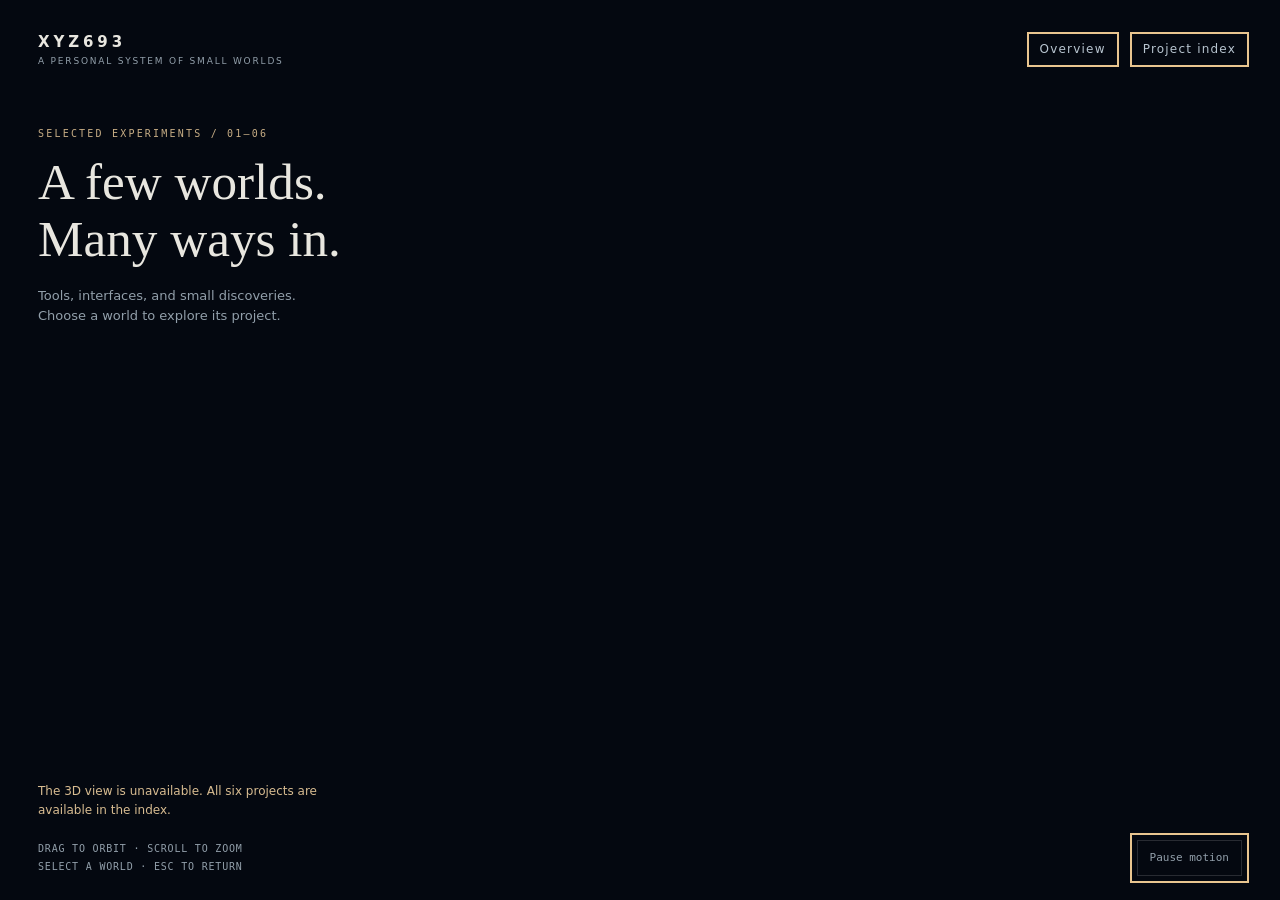
==== index.html @ 9f1cfb33 "Import planetary portfolio navigation" ====
<!doctype html>
<html lang="en"><head><meta charset="utf-8"><meta name="viewport" content="width=device-width,initial-scale=1"><title>XYZ693 · Planetary Portfolio</title>
<style>
:root{color-scheme:dark;--ink:#e8e6df;--muted:#929faa;--line:#ffffff25}*{box-sizing:border-box}body{margin:0;background:#040810;color:var(--ink);font:15px/1.6 system-ui,sans-serif;overflow:hidden}#space{position:fixed;inset:0}canvas{display:block;touch-action:none}button,a{font:inherit}button{color:inherit;cursor:pointer}button,a:focus-visible{outline:2px solid #e9c58f;outline-offset:5px}header{position:fixed;top:30px;left:38px;right:38px;display:flex;align-items:center;justify-content:space-between;z-index:4}a{color:inherit}header a,header button{border:0;background:none;text-decoration:none;color:#b8c5d0;font-size:12px;letter-spacing:.1em}header nav{display:flex;gap:25px}.brand{font-weight:600;letter-spacing:.26em;font-size:15px}.brand small{display:block;font-size:9px;letter-spacing:.2em;color:var(--muted);font-weight:400}.intro{position:fixed;left:38px;top:126px;pointer-events:none;max-width:430px}.eyebrow{font:10px/1.5 ui-monospace,monospace;text-transform:uppercase;letter-spacing:.22em;color:#c7ad85}h1{font-family:Georgia,serif;font-size:clamp(34px,4vw,60px);font-weight:400;line-height:1.12;margin:12px 0 18px}.intro p{color:var(--muted);font-size:13px;max-width:280px}.label{position:fixed;background:transparent;border:0;text-align:left;padding:12px;transform:translate(-50%,0);white-space:nowrap;z-index:2}.label span{display:block;font:9px ui-monospace,monospace;letter-spacing:.18em;color:#8f9fae;text-transform:uppercase}.label strong{font-size:12px;font-weight:400;text-shadow:0 2px 5px #000}.label:hover strong{color:#f1cc92}.label:before{content:'';display:block;width:18px;border-top:1px solid #a8b4c277;margin-bottom:6px}footer{position:fixed;bottom:24px;left:38px;right:38px;display:flex;justify-content:space-between;align-items:end;color:var(--muted);font:10px/1.8 ui-monospace,monospace;letter-spacing:.08em;z-index:4}#motion{background:none;border:1px solid var(--line);padding:7px 12px;font-size:11px}#panel{position:fixed;right:28px;top:110px;bottom:80px;width:360px;padding:30px;background:#09121deF;border:1px solid var(--line);backdrop-filter:blur(14px);overflow:auto;z-index:5;box-shadow:0 25px 80px #0008}#panel[hidden],#directory[hidden]{display:none}#panel h2{font:34px/1.15 Georgia,serif;margin:14px 0 18px}#panel p{font-size:14px;color:#afbac4}#panel .note{font-size:11px;border-top:1px solid var(--line);padding-top:18px;color:#94a4b3}.launch{display:block;padding:13px 16px;margin-top:28px;border:1px solid #c1a476;background:#c1a47616;text-decoration:none;color:#f3d7a9;font-size:13px}.close{float:right;background:none;border:0;font-size:20px;color:#a7b4c0}.preview{height:100px;margin:25px 0 20px;border:1px solid var(--line);display:grid;place-items:center;color:#cfb78f;background:repeating-linear-gradient(0deg,transparent 0 9px,#c7a8790b 10px);font:40px Georgia,serif;letter-spacing:15px}#directory{position:fixed;inset:100px 28px 78px auto;width:420px;background:#09121df5;border:1px solid var(--line);padding:24px;overflow:auto;z-index:6}#directory h2{font:28px Georgia,serif;margin:5px 0 20px}.entry{display:flex;align-items:center;border-top:1px solid var(--line);gap:12px;padding:14px 0}.entry button{flex:1;text-align:left;background:none;border:0}.entry small{display:block;color:var(--muted);font-size:11px}.entry a{font-size:12px}body.selected .intro{opacity:0}#status{position:fixed;bottom:80px;left:38px;font-size:12px;color:#d8bc91;z-index:3;max-width:300px} @media(max-width:680px){header{left:20px;right:20px;top:20px}header nav{gap:15px}.intro{left:20px;top:98px}.intro h1{font-size:36px}.intro p{max-width:220px}.label{padding:8px}.label strong{font-size:10px}.label span{font-size:8px}#panel{left:16px;right:16px;top:auto;bottom:70px;max-height:46vh;width:auto;padding:20px}#panel h2{font-size:26px;margin:8px 0}.preview{display:none}.launch{margin-top:15px}#directory{left:16px;right:16px;width:auto}footer{left:20px;right:20px;bottom:18px}.hint{max-width:190px}}

.page-preview{display:block;margin:20px 0;border:1px solid var(--line);text-decoration:none;background:#060b12;border-radius:5px;overflow:hidden}.preview-viewport{position:relative;aspect-ratio:1100/720;overflow:hidden;pointer-events:none}#pagePreview{position:absolute;left:0;top:0;width:1100px;height:720px;border:0;transform-origin:top left;pointer-events:none;background:#090d15}.preview-caption{display:flex;justify-content:space-between;gap:10px;padding:9px 10px;border-top:1px solid var(--line);color:#98a9ba;font:8px/1.5 ui-monospace,monospace;letter-spacing:.08em}.preview-caption span{color:#ddc199}.page-preview:hover{border-color:#ddc199}#panel{width:390px;padding:25px}#panel h2{font-size:30px;margin:10px 0}#panel p{font-size:13px}.launch{margin-top:18px}@media(max-width:680px){#panel{width:auto;max-height:65vh;padding:18px;top:auto}.page-preview{margin:12px 0}.preview-viewport{max-height:175px}#panel h2{font-size:26px}.preview-caption{font-size:8px}}

.preview-tools{display:flex;align-items:center;gap:8px;flex-wrap:wrap;margin-top:16px;font-size:11px}
.preview-tools button{background:transparent;border:1px solid var(--line);padding:7px 10px;min-height:36px}
.preview-tools button[aria-pressed="true"]{border-color:#ddc199;color:#ddc199}
.preview-tools label{color:var(--muted)}
.preview-tools select{font:inherit;color:var(--ink);background:#09121d;padding:7px;border:1px solid var(--line)}
#previewStatus{font:11px/1.5 system-ui;color:#afbac4;margin:7px 0}
.page-preview{margin-top:10px}
.preview-viewport{height:220px;aspect-ratio:auto;max-height:none!important}
.preview-caption{font-size:9px}
@media(max-width:680px){#panel{max-height:calc(100dvh - 155px)}header nav{gap:10px}.brand{font-size:12px}.brand small{max-width:130px;font-size:8px}header a,header button{font-size:11px}.preview-viewport{height:190px}}

#worldRail{display:none}
@media(max-width:680px){
  .label{display:none!important}
  #worldRail{position:fixed;display:flex;left:12px;right:12px;bottom:60px;z-index:5;gap:5px;padding:6px;overflow-x:auto;overscroll-behavior-x:contain;scroll-snap-type:x proximity;background:#07101beF;border:1px solid var(--line);backdrop-filter:blur(12px);scrollbar-width:none}
  #worldRail::-webkit-scrollbar{display:none}
  #worldRail button{flex:0 0 auto;scroll-snap-align:center;min-width:74px;padding:8px 9px;border:1px solid transparent;background:transparent;text-align:left;color:#899baa}
  #worldRail button span{display:block;font:8px/1.2 ui-monospace,monospace;letter-spacing:.14em;text-transform:uppercase}
  #worldRail button strong{display:block;margin-top:3px;font:11px/1.2 system-ui,sans-serif;font-weight:500;color:#d9dfe2}
  #worldRail button[aria-current="true"]{border-color:#c7ad85;background:#c7ad8514;color:#d6bd96}
  body.directory-open #worldRail{display:none}
  #panel{bottom:116px;max-height:calc(100dvh - 190px)}
  footer .hint{display:none}
}
</style></head><body>
<div id="space" aria-label="Interactive planetary portfolio"></div>
<header><div class="brand">XYZ693<small>A PERSONAL SYSTEM OF SMALL WORLDS</small></div><nav><button id="home">Overview</button><button id="index">Project index</button></nav></header>
<div class="intro"><div class="eyebrow">Selected experiments / 01—06</div><h1>A few worlds.<br>Many ways in.</h1><p>Tools, interfaces, and small discoveries.<br>Choose a world to explore its project.</p></div>
<div id="labels"></div><nav id="worldRail" aria-label="World destinations"></nav><aside id="panel" hidden aria-label="Selected project"><button class="close" id="close" aria-label="Return to overview">×</button><div id="category" class="eyebrow"></div><h2 id="title"></h2><p id="description"></p><div class="preview-tools" role="group" aria-label="Webpage preview controls"><label for="previewSize">View</label><select id="previewSize"><option value="desktop">Desktop</option><option value="phone">Phone</option></select><button id="previewPause" aria-pressed="false">Pause preview</button><button id="previewRetry">Reload</button></div><p id="previewStatus" role="status">Choose a project to preview.</p><a id="previewLink"  class="page-preview" target="_blank" rel="noopener" aria-label="Open project from preview"><div class="preview-viewport"><iframe id="pagePreview" title="Selected webpage preview" sandbox="allow-scripts" tabindex="-1" loading="lazy" referrerpolicy="no-referrer"></iframe></div><span class="preview-caption">WEBPAGE PREVIEW <span>Open full page ↗</span></span></a><p id="note" class="note"></p><a id="launch" class="launch" target="_blank" rel="noopener">Open project ↗</a></aside>
<aside id="directory" hidden aria-label="Project index"><button class="close" id="indexClose" aria-label="Close index">×</button><div class="eyebrow">All destinations</div><h2>The project index</h2><div id="entries"></div><a href="portfolio-index.html" style="font-size:12px">Original portfolio index ↗</a></aside>
<div id="status" role="status"></div><footer><div class="hint">DRAG TO ORBIT · SCROLL TO ZOOM<br>SELECT A WORLD · ESC TO RETURN</div><button id="motion" aria-pressed="false">Pause motion</button></footer>
<script src="preview-controller.js"></script><script src="vendor/three.min.js"></script><script>
const projects=[
{id:'microcosm',world:'Mercury',title:'Microcosm',category:'Design / One-page site foundry',file:'SiteGenerator.html',description:'A local-first foundry for making focused one-page sites. Start from a distinct visual preset, edit against a live desktop or phone canvas, and take the result with you.',note:'Drafts save locally when browser storage is available. Project files and finished sites export as portable files; no framework, account, or internet connection is required.',symbol:'⌘',color:'#bda383',radius:1.05,orbit:10,phase:2.6},
{id:'sprouts',world:'Venus',title:'Singing with Sprouts',category:'Design / Illustrated landing page',file:'SingingWithSprouts.html',description:'A playful landing page built around an embedded SVG symbol sheet, illustrated characters, and a party activity selector.',note:'Portfolio demonstration: contact and booking links are placeholders; embedded video and fonts need internet.',symbol:'❋',color:'#dfb787',radius:1.6,orbit:16,phase:4.4},
{id:'beach',world:'Earth',title:'Beach Walk Planner',category:'Local / Tide, sun & moon',file:'TideClock.html',description:'A coastal instrument for Daytona Beach: tide predictions alongside the changing positions and rhythms of the sun and moon.',note:'Uses NOAA tide predictions and SunCalc. Live data requires an internet connection.',symbol:'≈',color:'#5ba7af',radius:1.8,orbit:23,phase:0.25},
{id:'launch',world:'Mars',title:'T-minus KSC',category:'Local / Launch countdown',file:'TMinusKSC.html',description:'A Cape Canaveral launch countdown with a small Three.js scene, bringing the next departure from the Space Coast into view.',note:'Launch information comes from an external API. Availability and schedules depend on that service.',symbol:'↑',color:'#bd7459',radius:1.4,orbit:30,phase:3.4},
{id:'webtrek',world:'Jupiter',title:'WebTrek',category:'Utility / Network operations',file:'Webtrek.html',description:'A science-fiction network console that combines browser performance, connection information, and configurable endpoint checks.',note:'Network measurements depend on browser permissions and endpoint CORS support. Checks run only on request; the preview sends no endpoint probes.',symbol:'⌁',color:'#cda888',radius:2.8,orbit:39,phase:5.3},
{id:'silver',world:'Saturn',title:'Silver Meteor',category:'Utility / Rail map',file:'Silver.html',description:'An interactive map and station legend for the Silver Meteor route, with links to train status and live tracking resources.',note:'Map tiles and external train-tracking pages require internet. The included page is a route map, not a live booking service.',symbol:'═',color:'#c6bc9e',radius:2.4,orbit:50,phase:1.1}
];
const $=id=>document.getElementById(id), reduced=matchMedia('(prefers-reduced-motion: reduce)').matches;let paused=reduced,selected=null,sceneApi=null,lastFocus=null;
function pauseUI(){$('motion').textContent=paused?'Resume motion':'Pause motion';$('motion').setAttribute('aria-pressed',String(paused))}pauseUI();
function route(hash,replace=false){const url=location.pathname+location.search+hash;(replace?history.replaceState:history.pushState).call(history,{route:hash},'',url)}
function markCurrent(){projects.forEach(p=>p.rail?.setAttribute('aria-current',String(selected===p)))}
function choose(id,focus=true,navigate=true){const p=projects.find(p=>p.id===id);if(!p)return;selected=p;lastFocus=focus?document.activeElement:lastFocus;document.body.classList.add('selected');document.body.classList.remove('directory-open');$('panel').hidden=false;$('directory').hidden=true;for(const [el,key]of [['title','title'],['category','category'],['description','description'],['note','note']])$(el).textContent=p[key];$('launch').href=p.file;$('previewLink').href=p.file;$('previewLink').setAttribute('aria-label','Open '+p.title+' from preview');preview.show(p);markCurrent();p.rail?.scrollIntoView({behavior:reduced?'auto':'smooth',block:'nearest',inline:'center'});if(navigate)route('#project/'+p.id);if(focus)$('launch').focus({preventScroll:true})}
function overview(focus=true,navigate=true){selected=null;preview.clear();document.body.classList.remove('selected','directory-open');$('panel').hidden=true;$('directory').hidden=true;markCurrent();if(navigate)route('#overview');if(focus&&lastFocus?.isConnected)lastFocus.focus({preventScroll:true})}
function showDirectory(focus=true,navigate=true){document.body.classList.add('directory-open');$('directory').hidden=false;preview.cover(true);if(navigate)route('#index');if(focus)$('indexClose').focus({preventScroll:true})}
function closeDirectory(focus=true,navigate=true){document.body.classList.remove('directory-open');$('directory').hidden=true;preview.cover(false);if(navigate)route(selected?'#project/'+selected.id:'#overview');if(focus)$('index').focus({preventScroll:true})}
function applyRoute(focus=false){const hash=location.hash,legacy=hash.slice(1),id=hash.startsWith('#project/')?hash.slice(9):legacy;if(projects.some(p=>p.id===id)){choose(id,focus,false);return}if(hash==='#index'){showDirectory(focus,false);return}overview(focus,false)}
$('home').onclick=()=>overview();$('close').onclick=()=>overview();$('index').onclick=()=>showDirectory();$('indexClose').onclick=()=>closeDirectory();$('motion').onclick=()=>{paused=!paused;pauseUI()};document.addEventListener('keydown',e=>{if(e.key==='Escape'){$('directory').hidden?overview():closeDirectory()}});addEventListener('popstate',()=>applyRoute(false));
projects.forEach(p=>{const b=document.createElement('button');b.className='label';b.innerHTML='<span>'+p.world+'</span><strong>'+p.title+'</strong>';b.setAttribute('aria-label',p.world+': '+p.title);b.onclick=()=>choose(p.id);$('labels').append(b);p.label=b;const rail=document.createElement('button');rail.innerHTML='<span>'+p.world+'</span><strong>'+p.title+'</strong>';rail.setAttribute('aria-label','Open '+p.world+': '+p.title);rail.setAttribute('aria-current','false');rail.onclick=()=>choose(p.id);$('worldRail').append(rail);p.rail=rail;const row=document.createElement('div');row.className='entry';const btn=document.createElement('button');btn.innerHTML=p.title+'<small>'+p.world+' · '+p.category+'</small>';btn.onclick=()=>choose(p.id);const a=document.createElement('a');a.href=p.file;a.target='_blank';a.rel='noopener';a.textContent='Open ↗';row.append(btn,a);$('entries').append(row)});
function fallback(){ $('status').textContent='The 3D view is unavailable. All six projects are available in the index.';$('directory').hidden=false;$('labels').hidden=true; }
try{if(!window.THREE)throw Error('Three.js unavailable');
const scene=new THREE.Scene(),camera=new THREE.PerspectiveCamera(43,innerWidth/innerHeight,.1,700),renderer=new THREE.WebGLRenderer({antialias:true,alpha:true});renderer.setPixelRatio(Math.min(devicePixelRatio,1.7));renderer.setSize(innerWidth,innerHeight);renderer.outputColorSpace=THREE.SRGBColorSpace;$('space').append(renderer.domElement);renderer.domElement.addEventListener('webglcontextlost',e=>{e.preventDefault();fallback()});
scene.add(new THREE.AmbientLight(0x94adc6,1.25));scene.add(new THREE.PointLight(0xffdcc0,100,200,1));
function rand(seed){return()=>{seed=(seed*1664525+1013904223)>>>0;return seed/4294967296}}const random=rand(693);
function texture(p,i){const c=document.createElement('canvas');c.width=512;c.height=256;const ctx=c.getContext('2d');ctx.fillStyle=p.color;ctx.fillRect(0,0,512,256);for(let j=0;j<7000;j++){let y=random()*256,x=random()*512;ctx.fillStyle=(j%2?'rgba(255,240,220,':'rgba(12,25,33,')+(random()*.2)+')';ctx.beginPath();ctx.ellipse(x,y,1+random()*(i>3?40:12),1+random()*5,0,0,Math.PI*2);ctx.fill()}if(i===2){ctx.fillStyle='#577f60';for(let j=0;j<55;j++){ctx.beginPath();ctx.ellipse(random()*512,random()*256,random()*30+6,random()*15+4,random()*3,0,7);ctx.fill()}}const t=new THREE.CanvasTexture(c);t.colorSpace=THREE.SRGBColorSpace;return t}
const sun=new THREE.Mesh(new THREE.IcosahedronGeometry(3.1,2),new THREE.MeshBasicMaterial({color:0xd5ad74,wireframe:true,transparent:true,opacity:.6}));scene.add(sun);
for(let j=0;j<2;j++){const ring=new THREE.Mesh(new THREE.TorusGeometry(4.1+j*.7,.025,6,120),new THREE.MeshBasicMaterial({color:0xc2a474,transparent:true,opacity:.35}));ring.rotation.x=j?Math.PI/2:.8;sun.add(ring)}
const starPos=[];for(let i=0;i<1800;i++){const r=100+random()*190,a=random()*Math.PI*2,z=random()*2-1;starPos.push(r*Math.sqrt(1-z*z)*Math.cos(a),r*z,r*Math.sqrt(1-z*z)*Math.sin(a))}const sg=new THREE.BufferGeometry();sg.setAttribute('position',new THREE.Float32BufferAttribute(starPos,3));scene.add(new THREE.Points(sg,new THREE.PointsMaterial({size:.18,color:0x99aabe,transparent:true,opacity:.7})));
projects.forEach((p,i)=>{const mesh=new THREE.Mesh(new THREE.SphereGeometry(p.radius,48,32),new THREE.MeshStandardMaterial({map:texture(p,i),roughness:1}));mesh.userData.id=p.id;p.mesh=mesh;scene.add(mesh);const points=[];for(let k=0;k<=160;k++)points.push(new THREE.Vector3(Math.cos(k/160*Math.PI*2)*p.orbit,0,Math.sin(k/160*Math.PI*2)*p.orbit));scene.add(new THREE.Line(new THREE.BufferGeometry().setFromPoints(points),new THREE.LineBasicMaterial({color:0x668099,transparent:true,opacity:.16})));if(i===5){const rings=new THREE.Mesh(new THREE.RingGeometry(3.15,4.5,100),new THREE.MeshBasicMaterial({color:0xbeaf90,side:THREE.DoubleSide,transparent:true,opacity:.45}));rings.rotation.x=Math.PI/2-.2;mesh.add(rings)}const atmosphere=new THREE.Mesh(new THREE.SphereGeometry(p.radius*1.035,32,24),new THREE.MeshBasicMaterial({color:p.color,transparent:true,opacity:.06,side:THREE.BackSide}));mesh.add(atmosphere)});
let azimuth=.25,elevation=.72,distance=innerWidth<680?160:126,drag=null,moved=false;const target=new THREE.Vector3(),wantTarget=new THREE.Vector3(),wantCamera=new THREE.Vector3(),ray=new THREE.Raycaster(),pointer=new THREE.Vector2(),world=new THREE.Vector3();
renderer.domElement.addEventListener('pointerdown',e=>{drag={x:e.clientX,y:e.clientY,startX:e.clientX,startY:e.clientY};moved=false;renderer.domElement.setPointerCapture(e.pointerId)});renderer.domElement.addEventListener('pointermove',e=>{if(!drag)return;const dx=e.clientX-drag.x,dy=e.clientY-drag.y;if(Math.hypot(e.clientX-drag.startX,e.clientY-drag.startY)>5)moved=true;azimuth-=dx*.006;elevation=Math.max(.16,Math.min(1.4,elevation+dy*.004));drag.x=e.clientX;drag.y=e.clientY});renderer.domElement.addEventListener('pointerup',e=>{if(!moved&&drag){pointer.set(e.clientX/innerWidth*2-1,-e.clientY/innerHeight*2+1);ray.setFromCamera(pointer,camera);const hits=ray.intersectObjects(projects.map(p=>p.mesh),false);if(hits.length)choose(hits[0].object.userData.id)}drag=null});renderer.domElement.addEventListener('pointercancel',()=>drag=null);renderer.domElement.addEventListener('wheel',e=>{e.preventDefault();distance=Math.max(65,Math.min(220,distance+e.deltaY*.07))},{passive:false});
addEventListener('resize',()=>{camera.aspect=innerWidth/innerHeight;camera.updateProjectionMatrix();renderer.setSize(innerWidth,innerHeight)});
let last=performance.now(),ready=false;function animate(now){requestAnimationFrame(animate);const dt=Math.min((now-last)/1000,.05);last=now;projects.forEach((p,i)=>{if(!paused&&!selected)p.phase+=dt*.025/(1+i*.35);p.mesh.position.set(Math.cos(p.phase)*p.orbit,0,Math.sin(p.phase)*p.orbit);if(!paused)p.mesh.rotation.y+=dt*.06});if(!paused)sun.rotation.y+=dt*.035;wantTarget.copy(selected?selected.mesh.position:new THREE.Vector3());const dist=selected?(innerWidth<680?25:19)+selected.radius*3:distance;wantCamera.set(Math.sin(azimuth)*Math.cos(elevation)*dist,Math.sin(elevation)*dist,Math.cos(azimuth)*Math.cos(elevation)*dist).add(wantTarget);const ease=reduced||!ready?1:1-Math.exp(-dt*3);target.lerp(wantTarget,ease);camera.position.lerp(wantCamera,ease);camera.lookAt(target);ready=true;projects.forEach(p=>{world.copy(p.mesh.position);world.y-=p.radius+1;world.project(camera);const visible=world.z>-1&&world.z<1&&Math.abs(world.x)<1.1&&Math.abs(world.y)<1.1&&(!selected||selected===p);p.label.style.display=visible?'block':'none';p.label.style.left=(world.x*.5+.5)*innerWidth+'px';p.label.style.top=(-world.y*.5+.5)*innerHeight+'px'});renderer.render(scene,camera)}requestAnimationFrame(animate);
}catch(e){console.error(e);fallback()}
applyRoute(false);history.replaceState({route:location.hash||'#overview'},'',location.pathname+location.search+(location.hash||'#overview'));
</script></body></html>
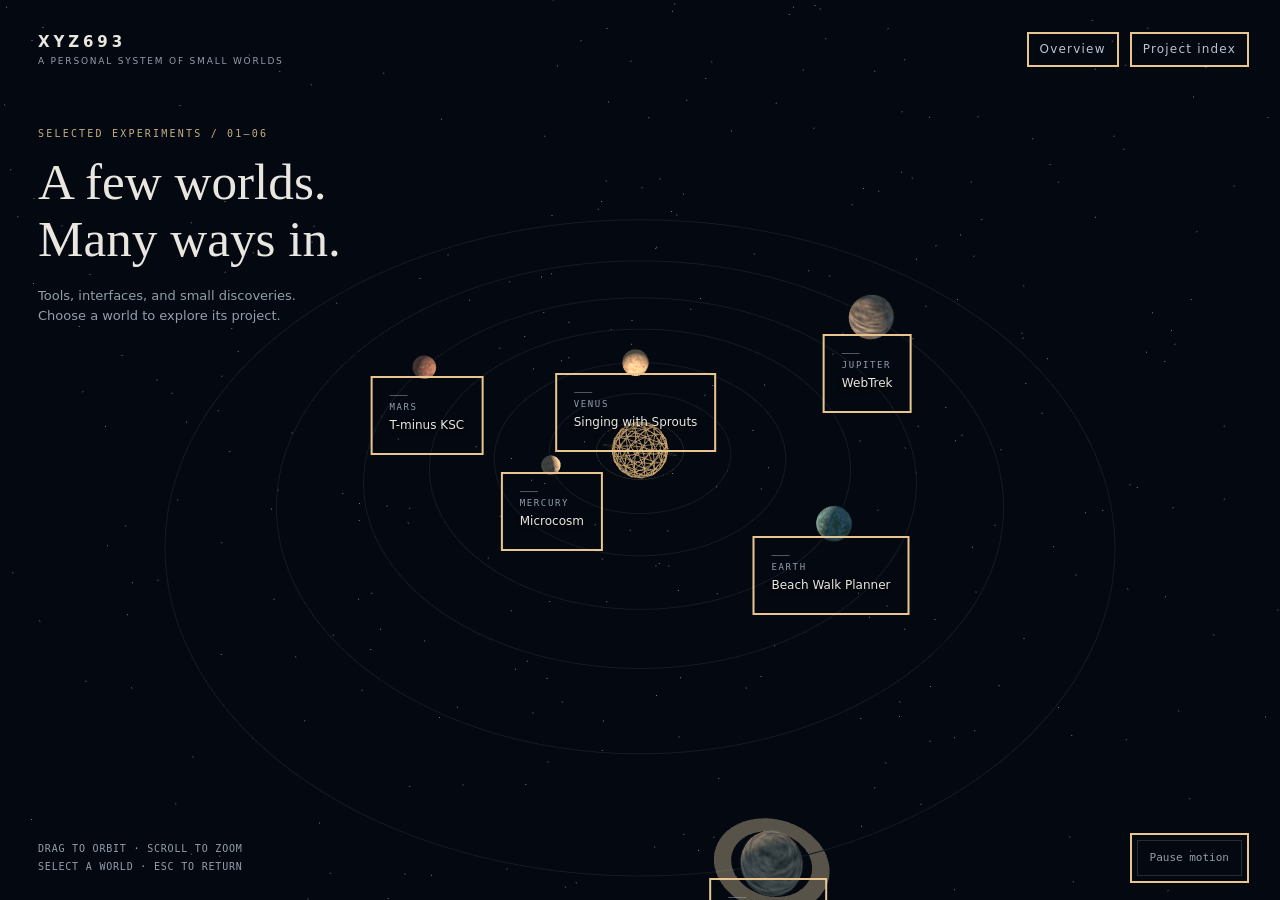
==== commit 18429da1: "Link Singing with Sprouts to its published project page" ====
--- a/index.html
+++ b/index.html
@@ -39,7 +39,7 @@
 <script src="preview-controller.js"></script><script src="vendor/three.min.js"></script><script>
 const projects=[
 {id:'microcosm',world:'Mercury',title:'Microcosm',category:'Design / One-page site foundry',file:'SiteGenerator.html',description:'A local-first foundry for making focused one-page sites. Start from a distinct visual preset, edit against a live desktop or phone canvas, and take the result with you.',note:'Drafts save locally when browser storage is available. Project files and finished sites export as portable files; no framework, account, or internet connection is required.',symbol:'⌘',color:'#bda383',radius:1.05,orbit:10,phase:2.6},
-{id:'sprouts',world:'Venus',title:'Singing with Sprouts',category:'Design / Illustrated landing page',file:'SingingWithSprouts.html',description:'A playful landing page built around an embedded SVG symbol sheet, illustrated characters, and a party activity selector.',note:'Portfolio demonstration: contact and booking links are placeholders; embedded video and fonts need internet.',symbol:'❋',color:'#dfb787',radius:1.6,orbit:16,phase:4.4},
+{id:'sprouts',world:'Venus',title:'Singing with Sprouts',category:'Design / Illustrated landing page',file:'https://xyz693.github.io/SingingwithSprouts/SingingWithSprouts.html',description:'A playful landing page built around an embedded SVG symbol sheet, illustrated characters, and a party activity selector.',note:'Portfolio demonstration: contact and booking links are placeholders; embedded video and fonts need internet.',symbol:'❋',color:'#dfb787',radius:1.6,orbit:16,phase:4.4},
 {id:'beach',world:'Earth',title:'Beach Walk Planner',category:'Local / Tide, sun & moon',file:'TideClock.html',description:'A coastal instrument for Daytona Beach: tide predictions alongside the changing positions and rhythms of the sun and moon.',note:'Uses NOAA tide predictions and SunCalc. Live data requires an internet connection.',symbol:'≈',color:'#5ba7af',radius:1.8,orbit:23,phase:0.25},
 {id:'launch',world:'Mars',title:'T-minus KSC',category:'Local / Launch countdown',file:'TMinusKSC.html',description:'A Cape Canaveral launch countdown with a small Three.js scene, bringing the next departure from the Space Coast into view.',note:'Launch information comes from an external API. Availability and schedules depend on that service.',symbol:'↑',color:'#bd7459',radius:1.4,orbit:30,phase:3.4},
 {id:'webtrek',world:'Jupiter',title:'WebTrek',category:'Utility / Network operations',file:'Webtrek.html',description:'A science-fiction network console that combines browser performance, connection information, and configurable endpoint checks.',note:'Network measurements depend on browser permissions and endpoint CORS support. Checks run only on request; the preview sends no endpoint probes.',symbol:'⌁',color:'#cda888',radius:2.8,orbit:39,phase:5.3},
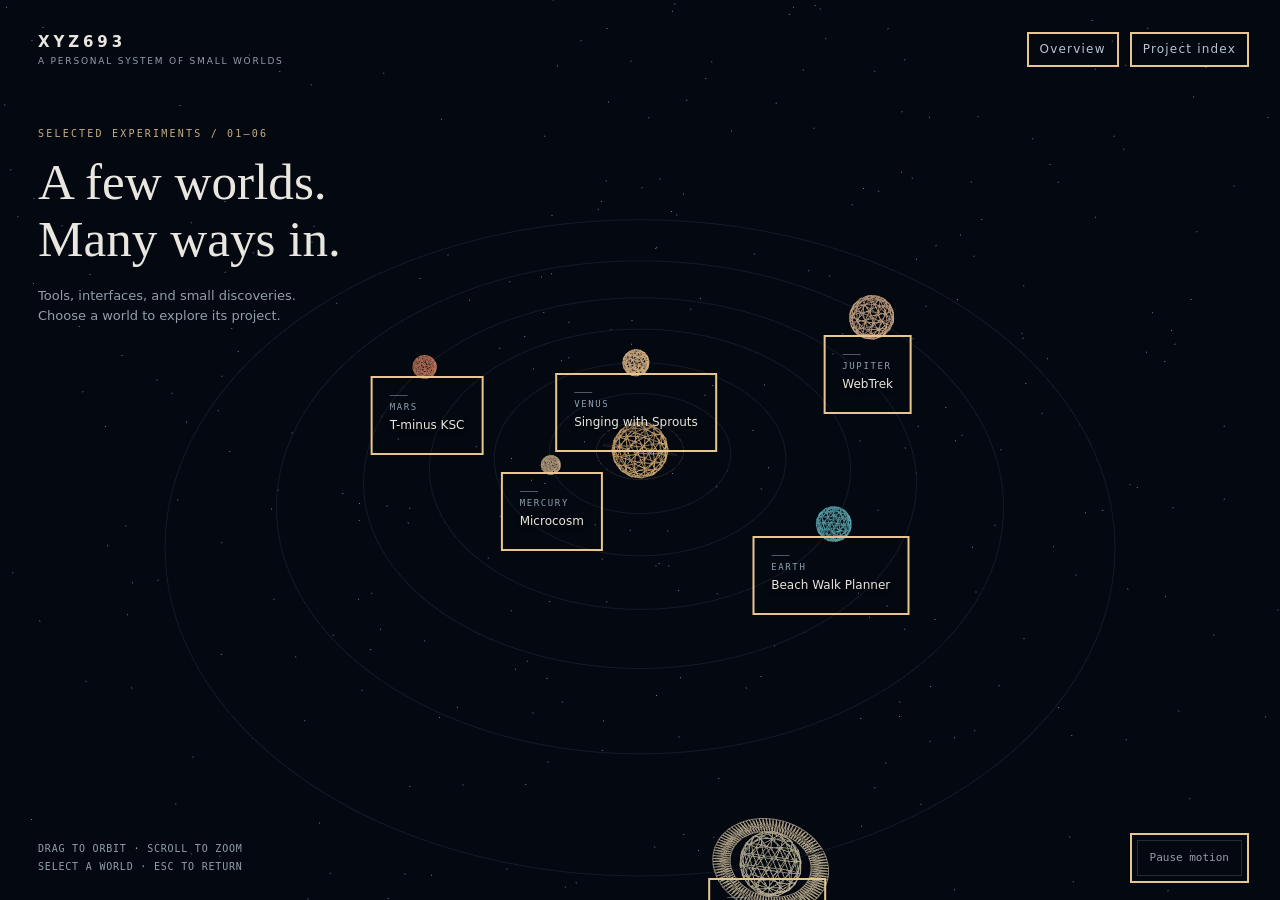
==== commit c5acc038: "Give every planet the sun's triangular wireframe style" ====
--- a/index.html
+++ b/index.html
@@ -61,11 +61,10 @@
 const scene=new THREE.Scene(),camera=new THREE.PerspectiveCamera(43,innerWidth/innerHeight,.1,700),renderer=new THREE.WebGLRenderer({antialias:true,alpha:true});renderer.setPixelRatio(Math.min(devicePixelRatio,1.7));renderer.setSize(innerWidth,innerHeight);renderer.outputColorSpace=THREE.SRGBColorSpace;$('space').append(renderer.domElement);renderer.domElement.addEventListener('webglcontextlost',e=>{e.preventDefault();fallback()});
 scene.add(new THREE.AmbientLight(0x94adc6,1.25));scene.add(new THREE.PointLight(0xffdcc0,100,200,1));
 function rand(seed){return()=>{seed=(seed*1664525+1013904223)>>>0;return seed/4294967296}}const random=rand(693);
-function texture(p,i){const c=document.createElement('canvas');c.width=512;c.height=256;const ctx=c.getContext('2d');ctx.fillStyle=p.color;ctx.fillRect(0,0,512,256);for(let j=0;j<7000;j++){let y=random()*256,x=random()*512;ctx.fillStyle=(j%2?'rgba(255,240,220,':'rgba(12,25,33,')+(random()*.2)+')';ctx.beginPath();ctx.ellipse(x,y,1+random()*(i>3?40:12),1+random()*5,0,0,Math.PI*2);ctx.fill()}if(i===2){ctx.fillStyle='#577f60';for(let j=0;j<55;j++){ctx.beginPath();ctx.ellipse(random()*512,random()*256,random()*30+6,random()*15+4,random()*3,0,7);ctx.fill()}}const t=new THREE.CanvasTexture(c);t.colorSpace=THREE.SRGBColorSpace;return t}
 const sun=new THREE.Mesh(new THREE.IcosahedronGeometry(3.1,2),new THREE.MeshBasicMaterial({color:0xd5ad74,wireframe:true,transparent:true,opacity:.6}));scene.add(sun);
 for(let j=0;j<2;j++){const ring=new THREE.Mesh(new THREE.TorusGeometry(4.1+j*.7,.025,6,120),new THREE.MeshBasicMaterial({color:0xc2a474,transparent:true,opacity:.35}));ring.rotation.x=j?Math.PI/2:.8;sun.add(ring)}
 const starPos=[];for(let i=0;i<1800;i++){const r=100+random()*190,a=random()*Math.PI*2,z=random()*2-1;starPos.push(r*Math.sqrt(1-z*z)*Math.cos(a),r*z,r*Math.sqrt(1-z*z)*Math.sin(a))}const sg=new THREE.BufferGeometry();sg.setAttribute('position',new THREE.Float32BufferAttribute(starPos,3));scene.add(new THREE.Points(sg,new THREE.PointsMaterial({size:.18,color:0x99aabe,transparent:true,opacity:.7})));
-projects.forEach((p,i)=>{const mesh=new THREE.Mesh(new THREE.SphereGeometry(p.radius,48,32),new THREE.MeshStandardMaterial({map:texture(p,i),roughness:1}));mesh.userData.id=p.id;p.mesh=mesh;scene.add(mesh);const points=[];for(let k=0;k<=160;k++)points.push(new THREE.Vector3(Math.cos(k/160*Math.PI*2)*p.orbit,0,Math.sin(k/160*Math.PI*2)*p.orbit));scene.add(new THREE.Line(new THREE.BufferGeometry().setFromPoints(points),new THREE.LineBasicMaterial({color:0x668099,transparent:true,opacity:.16})));if(i===5){const rings=new THREE.Mesh(new THREE.RingGeometry(3.15,4.5,100),new THREE.MeshBasicMaterial({color:0xbeaf90,side:THREE.DoubleSide,transparent:true,opacity:.45}));rings.rotation.x=Math.PI/2-.2;mesh.add(rings)}const atmosphere=new THREE.Mesh(new THREE.SphereGeometry(p.radius*1.035,32,24),new THREE.MeshBasicMaterial({color:p.color,transparent:true,opacity:.06,side:THREE.BackSide}));mesh.add(atmosphere)});
+projects.forEach((p,i)=>{const mesh=new THREE.Mesh(new THREE.IcosahedronGeometry(p.radius,2),new THREE.MeshBasicMaterial({color:p.color,wireframe:true,transparent:true,opacity:.6}));mesh.userData.id=p.id;p.mesh=mesh;scene.add(mesh);const points=[];for(let k=0;k<=160;k++)points.push(new THREE.Vector3(Math.cos(k/160*Math.PI*2)*p.orbit,0,Math.sin(k/160*Math.PI*2)*p.orbit));scene.add(new THREE.Line(new THREE.BufferGeometry().setFromPoints(points),new THREE.LineBasicMaterial({color:0x668099,transparent:true,opacity:.16})));if(i===5){const rings=new THREE.Mesh(new THREE.RingGeometry(3.15,4.5,100),new THREE.MeshBasicMaterial({color:0xbeaf90,wireframe:true,side:THREE.DoubleSide,transparent:true,opacity:.45}));rings.rotation.x=Math.PI/2-.2;mesh.add(rings)}});
 let azimuth=.25,elevation=.72,distance=innerWidth<680?160:126,drag=null,moved=false;const target=new THREE.Vector3(),wantTarget=new THREE.Vector3(),wantCamera=new THREE.Vector3(),ray=new THREE.Raycaster(),pointer=new THREE.Vector2(),world=new THREE.Vector3();
 renderer.domElement.addEventListener('pointerdown',e=>{drag={x:e.clientX,y:e.clientY,startX:e.clientX,startY:e.clientY};moved=false;renderer.domElement.setPointerCapture(e.pointerId)});renderer.domElement.addEventListener('pointermove',e=>{if(!drag)return;const dx=e.clientX-drag.x,dy=e.clientY-drag.y;if(Math.hypot(e.clientX-drag.startX,e.clientY-drag.startY)>5)moved=true;azimuth-=dx*.006;elevation=Math.max(.16,Math.min(1.4,elevation+dy*.004));drag.x=e.clientX;drag.y=e.clientY});renderer.domElement.addEventListener('pointerup',e=>{if(!moved&&drag){pointer.set(e.clientX/innerWidth*2-1,-e.clientY/innerHeight*2+1);ray.setFromCamera(pointer,camera);const hits=ray.intersectObjects(projects.map(p=>p.mesh),false);if(hits.length)choose(hits[0].object.userData.id)}drag=null});renderer.domElement.addEventListener('pointercancel',()=>drag=null);renderer.domElement.addEventListener('wheel',e=>{e.preventDefault();distance=Math.max(65,Math.min(220,distance+e.deltaY*.07))},{passive:false});
 addEventListener('resize',()=>{camera.aspect=innerWidth/innerHeight;camera.updateProjectionMatrix();renderer.setSize(innerWidth,innerHeight)});
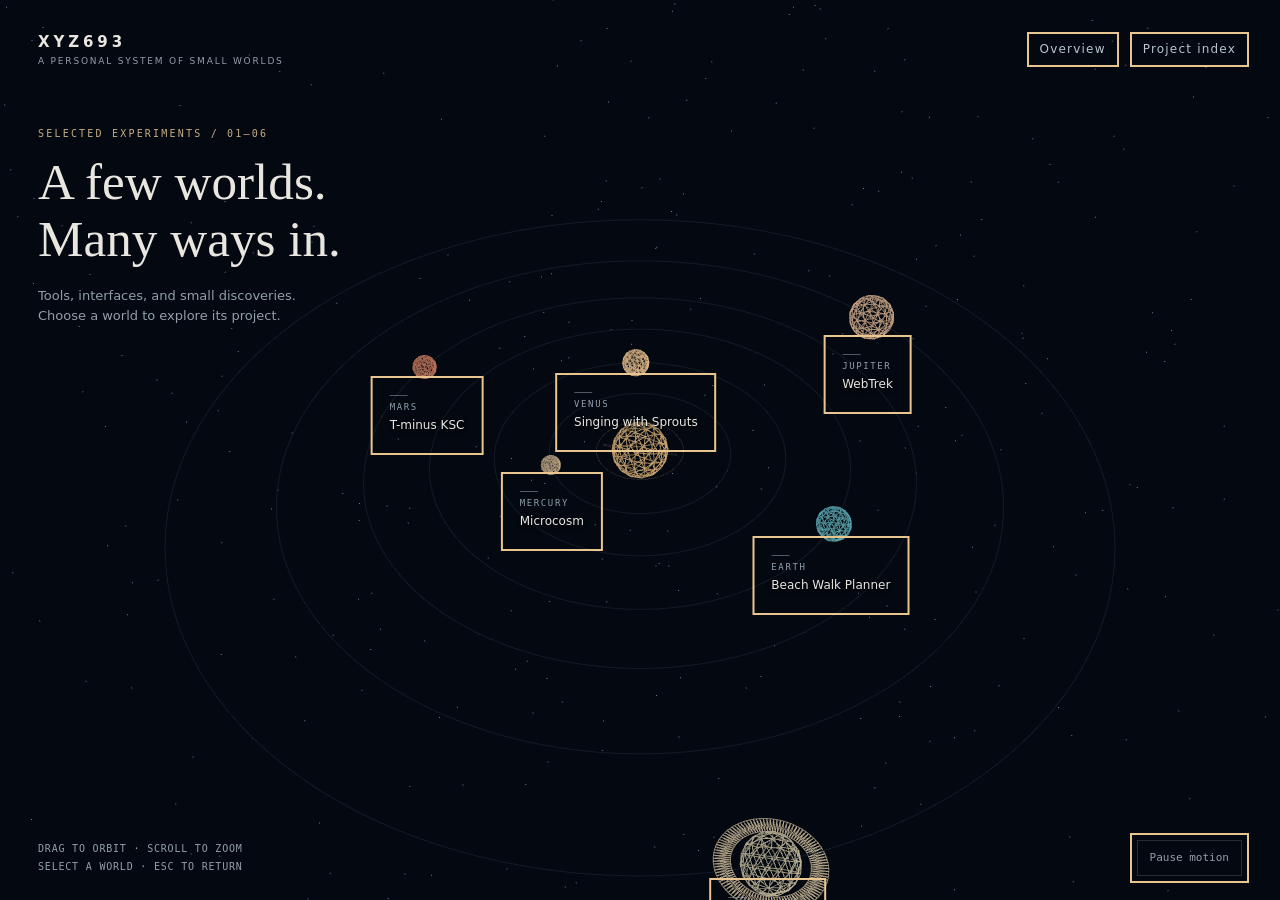
==== commit ce6e5062: "Point launch countdown to its independent repository Pages URL" ====
--- a/index.html
+++ b/index.html
@@ -41,7 +41,7 @@
 {id:'microcosm',world:'Mercury',title:'Microcosm',category:'Design / One-page site foundry',file:'SiteGenerator.html',description:'A local-first foundry for making focused one-page sites. Start from a distinct visual preset, edit against a live desktop or phone canvas, and take the result with you.',note:'Drafts save locally when browser storage is available. Project files and finished sites export as portable files; no framework, account, or internet connection is required.',symbol:'⌘',color:'#bda383',radius:1.05,orbit:10,phase:2.6},
 {id:'sprouts',world:'Venus',title:'Singing with Sprouts',category:'Design / Illustrated landing page',file:'https://xyz693.github.io/SingingwithSprouts/SingingWithSprouts.html',description:'A playful landing page built around an embedded SVG symbol sheet, illustrated characters, and a party activity selector.',note:'Portfolio demonstration: contact and booking links are placeholders; embedded video and fonts need internet.',symbol:'❋',color:'#dfb787',radius:1.6,orbit:16,phase:4.4},
 {id:'beach',world:'Earth',title:'Beach Walk Planner',category:'Local / Tide, sun & moon',file:'TideClock.html',description:'A coastal instrument for Daytona Beach: tide predictions alongside the changing positions and rhythms of the sun and moon.',note:'Uses NOAA tide predictions and SunCalc. Live data requires an internet connection.',symbol:'≈',color:'#5ba7af',radius:1.8,orbit:23,phase:0.25},
-{id:'launch',world:'Mars',title:'T-minus KSC',category:'Local / Launch countdown',file:'TMinusKSC.html',description:'A Cape Canaveral launch countdown with a small Three.js scene, bringing the next departure from the Space Coast into view.',note:'Launch information comes from an external API. Availability and schedules depend on that service.',symbol:'↑',color:'#bd7459',radius:1.4,orbit:30,phase:3.4},
+{id:'launch',world:'Mars',title:'T-minus KSC',category:'Local / Launch countdown',file:'https://xyz693.github.io/LaunchCountdown/TMinusCountdownClockCapeCanaveral4.html',description:'A Cape Canaveral launch countdown with a small Three.js scene, bringing the next departure from the Space Coast into view.',note:'Launch information comes from an external API. Availability and schedules depend on that service.',symbol:'↑',color:'#bd7459',radius:1.4,orbit:30,phase:3.4},
 {id:'webtrek',world:'Jupiter',title:'WebTrek',category:'Utility / Network operations',file:'Webtrek.html',description:'A science-fiction network console that combines browser performance, connection information, and configurable endpoint checks.',note:'Network measurements depend on browser permissions and endpoint CORS support. Checks run only on request; the preview sends no endpoint probes.',symbol:'⌁',color:'#cda888',radius:2.8,orbit:39,phase:5.3},
 {id:'silver',world:'Saturn',title:'Silver Meteor',category:'Utility / Rail map',file:'Silver.html',description:'An interactive map and station legend for the Silver Meteor route, with links to train status and live tracking resources.',note:'Map tiles and external train-tracking pages require internet. The included page is a route map, not a live booking service.',symbol:'═',color:'#c6bc9e',radius:2.4,orbit:50,phase:1.1}
 ];
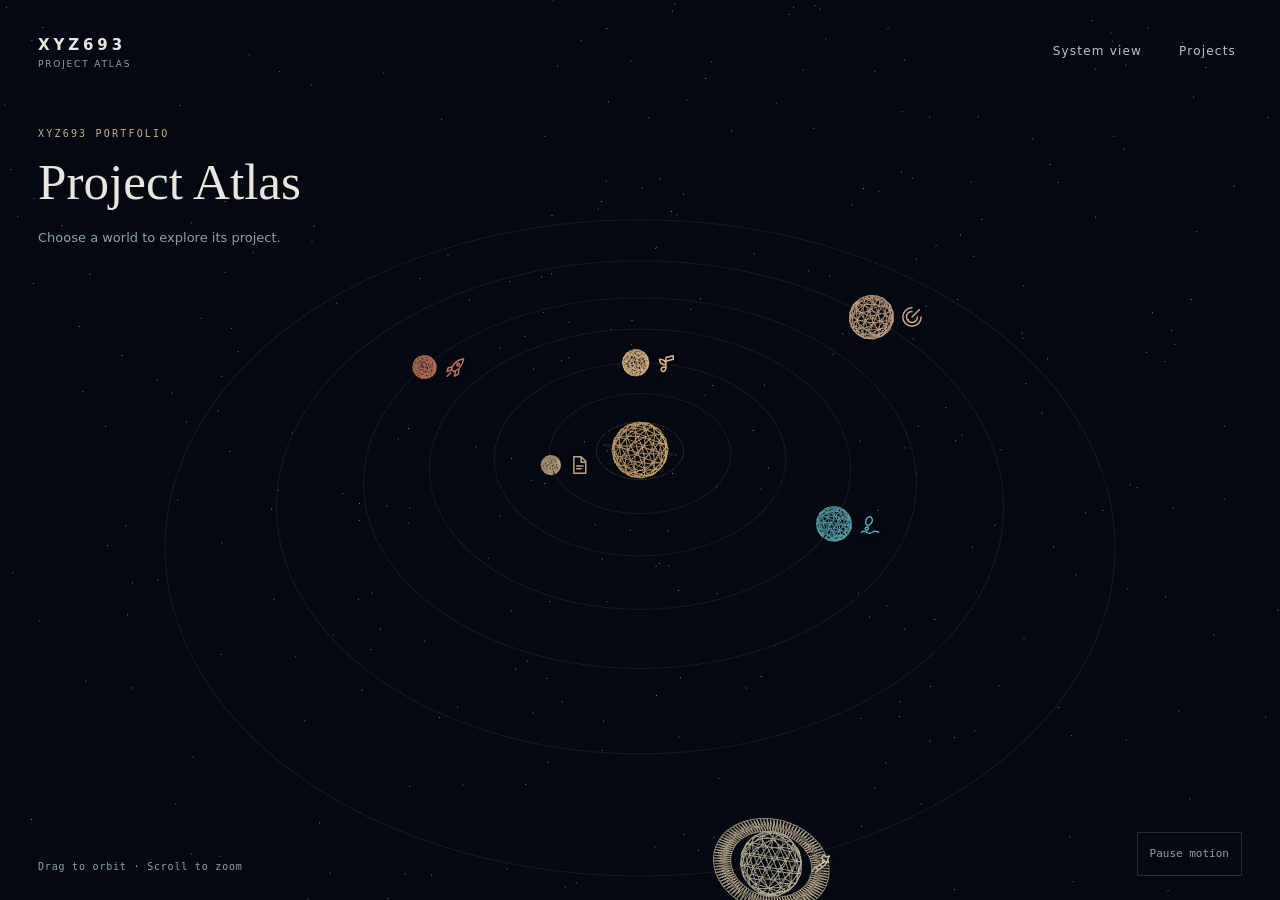
==== commit bd240dbe: "Give Project Atlas six mission marks and a mobile project sheet" ====
--- a/index.html
+++ b/index.html
@@ -1,7 +1,7 @@
 <!doctype html>
-<html lang="en"><head><meta charset="utf-8"><meta name="viewport" content="width=device-width,initial-scale=1"><title>XYZ693 · Planetary Portfolio</title>
+<html lang="en"><head><meta charset="utf-8"><meta name="viewport" content="width=device-width,initial-scale=1"><title>XYZ693 · Project Atlas</title>
 <style>
-:root{color-scheme:dark;--ink:#e8e6df;--muted:#929faa;--line:#ffffff25}*{box-sizing:border-box}body{margin:0;background:#040810;color:var(--ink);font:15px/1.6 system-ui,sans-serif;overflow:hidden}#space{position:fixed;inset:0}canvas{display:block;touch-action:none}button,a{font:inherit}button{color:inherit;cursor:pointer}button,a:focus-visible{outline:2px solid #e9c58f;outline-offset:5px}header{position:fixed;top:30px;left:38px;right:38px;display:flex;align-items:center;justify-content:space-between;z-index:4}a{color:inherit}header a,header button{border:0;background:none;text-decoration:none;color:#b8c5d0;font-size:12px;letter-spacing:.1em}header nav{display:flex;gap:25px}.brand{font-weight:600;letter-spacing:.26em;font-size:15px}.brand small{display:block;font-size:9px;letter-spacing:.2em;color:var(--muted);font-weight:400}.intro{position:fixed;left:38px;top:126px;pointer-events:none;max-width:430px}.eyebrow{font:10px/1.5 ui-monospace,monospace;text-transform:uppercase;letter-spacing:.22em;color:#c7ad85}h1{font-family:Georgia,serif;font-size:clamp(34px,4vw,60px);font-weight:400;line-height:1.12;margin:12px 0 18px}.intro p{color:var(--muted);font-size:13px;max-width:280px}.label{position:fixed;background:transparent;border:0;text-align:left;padding:12px;transform:translate(-50%,0);white-space:nowrap;z-index:2}.label span{display:block;font:9px ui-monospace,monospace;letter-spacing:.18em;color:#8f9fae;text-transform:uppercase}.label strong{font-size:12px;font-weight:400;text-shadow:0 2px 5px #000}.label:hover strong{color:#f1cc92}.label:before{content:'';display:block;width:18px;border-top:1px solid #a8b4c277;margin-bottom:6px}footer{position:fixed;bottom:24px;left:38px;right:38px;display:flex;justify-content:space-between;align-items:end;color:var(--muted);font:10px/1.8 ui-monospace,monospace;letter-spacing:.08em;z-index:4}#motion{background:none;border:1px solid var(--line);padding:7px 12px;font-size:11px}#panel{position:fixed;right:28px;top:110px;bottom:80px;width:360px;padding:30px;background:#09121deF;border:1px solid var(--line);backdrop-filter:blur(14px);overflow:auto;z-index:5;box-shadow:0 25px 80px #0008}#panel[hidden],#directory[hidden]{display:none}#panel h2{font:34px/1.15 Georgia,serif;margin:14px 0 18px}#panel p{font-size:14px;color:#afbac4}#panel .note{font-size:11px;border-top:1px solid var(--line);padding-top:18px;color:#94a4b3}.launch{display:block;padding:13px 16px;margin-top:28px;border:1px solid #c1a476;background:#c1a47616;text-decoration:none;color:#f3d7a9;font-size:13px}.close{float:right;background:none;border:0;font-size:20px;color:#a7b4c0}.preview{height:100px;margin:25px 0 20px;border:1px solid var(--line);display:grid;place-items:center;color:#cfb78f;background:repeating-linear-gradient(0deg,transparent 0 9px,#c7a8790b 10px);font:40px Georgia,serif;letter-spacing:15px}#directory{position:fixed;inset:100px 28px 78px auto;width:420px;background:#09121df5;border:1px solid var(--line);padding:24px;overflow:auto;z-index:6}#directory h2{font:28px Georgia,serif;margin:5px 0 20px}.entry{display:flex;align-items:center;border-top:1px solid var(--line);gap:12px;padding:14px 0}.entry button{flex:1;text-align:left;background:none;border:0}.entry small{display:block;color:var(--muted);font-size:11px}.entry a{font-size:12px}body.selected .intro{opacity:0}#status{position:fixed;bottom:80px;left:38px;font-size:12px;color:#d8bc91;z-index:3;max-width:300px} @media(max-width:680px){header{left:20px;right:20px;top:20px}header nav{gap:15px}.intro{left:20px;top:98px}.intro h1{font-size:36px}.intro p{max-width:220px}.label{padding:8px}.label strong{font-size:10px}.label span{font-size:8px}#panel{left:16px;right:16px;top:auto;bottom:70px;max-height:46vh;width:auto;padding:20px}#panel h2{font-size:26px;margin:8px 0}.preview{display:none}.launch{margin-top:15px}#directory{left:16px;right:16px;width:auto}footer{left:20px;right:20px;bottom:18px}.hint{max-width:190px}}
+:root{color-scheme:dark;--ink:#e8e6df;--muted:#929faa;--line:#ffffff25}*{box-sizing:border-box}body{margin:0;background:#040810;color:var(--ink);font:15px/1.6 system-ui,sans-serif;overflow:hidden}#space{position:fixed;inset:0}canvas{display:block;touch-action:none}button,a{font:inherit}button{color:inherit;cursor:pointer}button:focus-visible,a:focus-visible{outline:2px solid #e9c58f;outline-offset:5px}header{position:fixed;top:30px;left:38px;right:38px;display:flex;align-items:center;justify-content:space-between;z-index:4}a{color:inherit}header a,header button{border:0;background:none;text-decoration:none;color:#b8c5d0;font-size:12px;letter-spacing:.1em}header nav{display:flex;gap:25px}.brand{font-weight:600;letter-spacing:.26em;font-size:15px}.brand small{display:block;font-size:9px;letter-spacing:.2em;color:var(--muted);font-weight:400}.intro{position:fixed;left:38px;top:126px;pointer-events:none;max-width:430px}.eyebrow{font:10px/1.5 ui-monospace,monospace;text-transform:uppercase;letter-spacing:.22em;color:#c7ad85}h1{font-family:Georgia,serif;font-size:clamp(34px,4vw,60px);font-weight:400;line-height:1.12;margin:12px 0 18px}.intro p{color:var(--muted);font-size:13px;max-width:280px}footer{position:fixed;bottom:24px;left:38px;right:38px;display:flex;justify-content:space-between;align-items:end;color:var(--muted);font:10px/1.8 ui-monospace,monospace;letter-spacing:.08em;z-index:4}#motion{background:none;border:1px solid var(--line);padding:7px 12px;font-size:11px}#panel{position:fixed;right:28px;top:110px;bottom:80px;width:360px;padding:30px;background:#09121deF;border:1px solid var(--line);backdrop-filter:blur(14px);overflow:auto;z-index:5;box-shadow:0 25px 80px #0008}#panel[hidden],#directory[hidden]{display:none}#panel h2{font:34px/1.15 Georgia,serif;margin:14px 0 18px}#panel p{font-size:14px;color:#afbac4}#panel .note{font-size:11px;border-top:1px solid var(--line);padding-top:18px;color:#94a4b3}.launch{display:block;padding:13px 16px;margin-top:28px;border:1px solid #c1a476;background:#c1a47616;text-decoration:none;color:#f3d7a9;font-size:13px}.close{float:right;background:none;border:0;font-size:20px;color:#a7b4c0}.preview{height:100px;margin:25px 0 20px;border:1px solid var(--line);display:grid;place-items:center;color:#cfb78f;background:repeating-linear-gradient(0deg,transparent 0 9px,#c7a8790b 10px);font:40px Georgia,serif;letter-spacing:15px}#directory{position:fixed;inset:100px 28px 78px auto;width:420px;background:#09121df5;border:1px solid var(--line);padding:24px;overflow:auto;z-index:6}#directory h2{font:28px Georgia,serif;margin:5px 0 20px}.entry{display:flex;align-items:center;border-top:1px solid var(--line);gap:12px;padding:14px 0}.entry button{flex:1;text-align:left;background:none;border:0}.entry small{display:block;color:var(--muted);font-size:11px}.entry a{font-size:12px}body.selected .intro{opacity:0}#status{position:fixed;bottom:80px;left:38px;font-size:12px;color:#d8bc91;z-index:3;max-width:300px} @media(max-width:680px){header{left:20px;right:20px;top:20px}header nav{gap:15px}.intro{left:20px;top:98px}.intro h1{font-size:36px}.intro p{max-width:220px}#panel{left:16px;right:16px;top:auto;bottom:70px;max-height:46vh;width:auto;padding:20px}#panel h2{font-size:26px;margin:8px 0}.preview{display:none}.launch{margin-top:15px}#directory{left:16px;right:16px;width:auto}footer{left:20px;right:20px;bottom:18px}.hint{max-width:190px}}
 
 .page-preview{display:block;margin:20px 0;border:1px solid var(--line);text-decoration:none;background:#060b12;border-radius:5px;overflow:hidden}.preview-viewport{position:relative;aspect-ratio:1100/720;overflow:hidden;pointer-events:none}#pagePreview{position:absolute;left:0;top:0;width:1100px;height:720px;border:0;transform-origin:top left;pointer-events:none;background:#090d15}.preview-caption{display:flex;justify-content:space-between;gap:10px;padding:9px 10px;border-top:1px solid var(--line);color:#98a9ba;font:8px/1.5 ui-monospace,monospace;letter-spacing:.08em}.preview-caption span{color:#ddc199}.page-preview:hover{border-color:#ddc199}#panel{width:390px;padding:25px}#panel h2{font-size:30px;margin:10px 0}#panel p{font-size:13px}.launch{margin-top:18px}@media(max-width:680px){#panel{width:auto;max-height:65vh;padding:18px;top:auto}.page-preview{margin:12px 0}.preview-viewport{max-height:175px}#panel h2{font-size:26px}.preview-caption{font-size:8px}}
 
@@ -16,47 +16,91 @@
 .preview-caption{font-size:9px}
 @media(max-width:680px){#panel{max-height:calc(100dvh - 155px)}header nav{gap:10px}.brand{font-size:12px}.brand small{max-width:130px;font-size:8px}header a,header button{font-size:11px}.preview-viewport{height:190px}}
 
-#worldRail{display:none}
+/* Body and badge share a single pointer target. */
+.mission-mark{position:fixed;display:flex;align-items:center;justify-content:flex-end;width:calc(var(--d,12px) + 34px);min-width:44px;height:max(44px,var(--d,12px));transform:translate(calc(-.5 * var(--d,12px)),-50%);padding:0 4px;border:0;background:none;color:var(--ink);z-index:2}
+.mission-mark svg{width:22px;height:22px;filter:drop-shadow(0 1px 2px #040810);pointer-events:none}
+.mission-mark[aria-current="true"]::before{content:"";position:absolute;left:-4px;width:calc(var(--d) + 6px);height:calc(var(--d) + 6px);border:1px solid;border-color:currentColor transparent;border-radius:50%;animation:acquire .28s ease-out}
+@keyframes acquire{from{transform:scale(1.2);opacity:0}to{transform:scale(1);opacity:1}}
+@media(prefers-reduced-motion:reduce){.mission-mark::before{animation:none!important}}
+header{pointer-events:none}header nav{pointer-events:auto}
+header button,footer button,.close{min-height:44px;min-width:44px}
+.directory-open #labels,.directory-open .intro{visibility:hidden}
+#panel h2{margin-right:36px}#panel .launch{margin:10px 0}
+.no-scene #labels,.no-scene #motion,.no-scene .hint{display:none}
+#browse{display:none}.no-scene:not(.selected):not(.directory-open) #browse{display:block;position:fixed;left:38px;top:320px;padding:10px 16px;background:#17202a;border:1px solid var(--line)}
 @media(max-width:680px){
-  .label{display:none!important}
-  #worldRail{position:fixed;display:flex;left:12px;right:12px;bottom:60px;z-index:5;gap:5px;padding:6px;overflow-x:auto;overscroll-behavior-x:contain;scroll-snap-type:x proximity;background:#07101beF;border:1px solid var(--line);backdrop-filter:blur(12px);scrollbar-width:none}
-  #worldRail::-webkit-scrollbar{display:none}
-  #worldRail button{flex:0 0 auto;scroll-snap-align:center;min-width:74px;padding:8px 9px;border:1px solid transparent;background:transparent;text-align:left;color:#899baa}
-  #worldRail button span{display:block;font:8px/1.2 ui-monospace,monospace;letter-spacing:.14em;text-transform:uppercase}
-  #worldRail button strong{display:block;margin-top:3px;font:11px/1.2 system-ui,sans-serif;font-weight:500;color:#d9dfe2}
-  #worldRail button[aria-current="true"]{border-color:#c7ad85;background:#c7ad8514;color:#d6bd96}
-  body.directory-open #worldRail{display:none}
-  #panel{bottom:116px;max-height:calc(100dvh - 190px)}
-  footer .hint{display:none}
+ header{top:max(8px,env(safe-area-inset-top));left:16px;right:16px}
+ .intro{top:78px;left:18px}.intro h1{font-size:30px;margin:4px 0}.intro p{margin:4px 0}
+ #panel{left:0;right:0;top:auto;bottom:0;width:100%;height:52dvh;max-height:none;border-radius:18px 18px 0 0;padding:14px 20px max(18px,env(safe-area-inset-bottom));overscroll-behavior:contain}
+ #panel::before{content:"";display:block;width:34px;height:3px;border-radius:3px;background:#61707e;margin:0 auto 10px}
+ #panel .preview-viewport{height:140px}#panel .preview-tools{margin-top:8px}
+ body.selected footer,footer .hint{display:none}
+ .no-scene:not(.selected):not(.directory-open) #browse{left:18px;top:185px}
 }
 </style></head><body>
 <div id="space" aria-label="Interactive planetary portfolio"></div>
-<header><div class="brand">XYZ693<small>A PERSONAL SYSTEM OF SMALL WORLDS</small></div><nav><button id="home">Overview</button><button id="index">Project index</button></nav></header>
-<div class="intro"><div class="eyebrow">Selected experiments / 01—06</div><h1>A few worlds.<br>Many ways in.</h1><p>Tools, interfaces, and small discoveries.<br>Choose a world to explore its project.</p></div>
-<div id="labels"></div><nav id="worldRail" aria-label="World destinations"></nav><aside id="panel" hidden aria-label="Selected project"><button class="close" id="close" aria-label="Return to overview">×</button><div id="category" class="eyebrow"></div><h2 id="title"></h2><p id="description"></p><div class="preview-tools" role="group" aria-label="Webpage preview controls"><label for="previewSize">View</label><select id="previewSize"><option value="desktop">Desktop</option><option value="phone">Phone</option></select><button id="previewPause" aria-pressed="false">Pause preview</button><button id="previewRetry">Reload</button></div><p id="previewStatus" role="status">Choose a project to preview.</p><a id="previewLink"  class="page-preview" target="_blank" rel="noopener" aria-label="Open project from preview"><div class="preview-viewport"><iframe id="pagePreview" title="Selected webpage preview" sandbox="allow-scripts" tabindex="-1" loading="lazy" referrerpolicy="no-referrer"></iframe></div><span class="preview-caption">WEBPAGE PREVIEW <span>Open full page ↗</span></span></a><p id="note" class="note"></p><a id="launch" class="launch" target="_blank" rel="noopener">Open project ↗</a></aside>
-<aside id="directory" hidden aria-label="Project index"><button class="close" id="indexClose" aria-label="Close index">×</button><div class="eyebrow">All destinations</div><h2>The project index</h2><div id="entries"></div><a href="portfolio-index.html" style="font-size:12px">Original portfolio index ↗</a></aside>
-<div id="status" role="status"></div><footer><div class="hint">DRAG TO ORBIT · SCROLL TO ZOOM<br>SELECT A WORLD · ESC TO RETURN</div><button id="motion" aria-pressed="false">Pause motion</button></footer>
-<script src="preview-controller.js"></script><script src="vendor/three.min.js"></script><script>
-const projects=[
-{id:'microcosm',world:'Mercury',title:'Microcosm',category:'Design / One-page site foundry',file:'SiteGenerator.html',description:'A local-first foundry for making focused one-page sites. Start from a distinct visual preset, edit against a live desktop or phone canvas, and take the result with you.',note:'Drafts save locally when browser storage is available. Project files and finished sites export as portable files; no framework, account, or internet connection is required.',symbol:'⌘',color:'#bda383',radius:1.05,orbit:10,phase:2.6},
-{id:'sprouts',world:'Venus',title:'Singing with Sprouts',category:'Design / Illustrated landing page',file:'https://xyz693.github.io/SingingwithSprouts/SingingWithSprouts.html',description:'A playful landing page built around an embedded SVG symbol sheet, illustrated characters, and a party activity selector.',note:'Portfolio demonstration: contact and booking links are placeholders; embedded video and fonts need internet.',symbol:'❋',color:'#dfb787',radius:1.6,orbit:16,phase:4.4},
-{id:'beach',world:'Earth',title:'Beach Walk Planner',category:'Local / Tide, sun & moon',file:'TideClock.html',description:'A coastal instrument for Daytona Beach: tide predictions alongside the changing positions and rhythms of the sun and moon.',note:'Uses NOAA tide predictions and SunCalc. Live data requires an internet connection.',symbol:'≈',color:'#5ba7af',radius:1.8,orbit:23,phase:0.25},
-{id:'launch',world:'Mars',title:'T-minus KSC',category:'Local / Launch countdown',file:'https://xyz693.github.io/LaunchCountdown/TMinusCountdownClockCapeCanaveral4.html',description:'A Cape Canaveral launch countdown with a small Three.js scene, bringing the next departure from the Space Coast into view.',note:'Launch information comes from an external API. Availability and schedules depend on that service.',symbol:'↑',color:'#bd7459',radius:1.4,orbit:30,phase:3.4},
-{id:'webtrek',world:'Jupiter',title:'WebTrek',category:'Utility / Network operations',file:'Webtrek.html',description:'A science-fiction network console that combines browser performance, connection information, and configurable endpoint checks.',note:'Network measurements depend on browser permissions and endpoint CORS support. Checks run only on request; the preview sends no endpoint probes.',symbol:'⌁',color:'#cda888',radius:2.8,orbit:39,phase:5.3},
-{id:'silver',world:'Saturn',title:'Silver Meteor',category:'Utility / Rail map',file:'Silver.html',description:'An interactive map and station legend for the Silver Meteor route, with links to train status and live tracking resources.',note:'Map tiles and external train-tracking pages require internet. The included page is a route map, not a live booking service.',symbol:'═',color:'#c6bc9e',radius:2.4,orbit:50,phase:1.1}
-];
-const $=id=>document.getElementById(id), reduced=matchMedia('(prefers-reduced-motion: reduce)').matches;let paused=reduced,selected=null,sceneApi=null,lastFocus=null;
+<header><div class="brand">XYZ693<small>PROJECT ATLAS</small></div><nav><button id="home">System view</button><button id="index">Projects</button></nav></header>
+<div class="intro"><div class="eyebrow">XYZ693 portfolio</div><h1>Project Atlas</h1><p>Choose a world to explore its project.</p></div><button id="browse">Browse projects</button>
+<nav id="labels" aria-label="Project marks"></nav><aside id="panel" hidden aria-label="Selected project"><button class="close" id="close" aria-label="Back to system">×</button><div id="category" class="eyebrow"></div><h2 id="title"></h2><p id="description"></p><a id="launch" class="launch" target="_blank" rel="noopener">Open project ↗</a><div class="preview-tools" role="group" aria-label="Webpage preview controls"><label for="previewSize">View</label><select id="previewSize"><option value="desktop">Desktop</option><option value="phone">Phone</option></select><button id="previewPause" aria-pressed="false">Pause preview</button><button id="previewRetry">Reload</button></div><p id="previewStatus" role="status">Choose a project to preview.</p><a id="previewLink"  class="page-preview" target="_blank" rel="noopener" aria-label="Open project from preview"><div class="preview-viewport"><iframe id="pagePreview" title="Selected webpage preview" sandbox="allow-scripts" tabindex="-1" loading="lazy" referrerpolicy="no-referrer"></iframe></div><span class="preview-caption">PROJECT PREVIEW <span>Open full page ↗</span></span></a></aside>
+<aside id="directory" hidden aria-label="Project index"><button class="close" id="indexClose" aria-label="Close projects">×</button><div class="eyebrow">Project Atlas</div><h2>Projects</h2><div id="entries"></div><a href="portfolio-index.html" style="font-size:12px">Search all projects ↗</a></aside>
+<div id="status" role="status"></div><footer><div class="hint">Drag to orbit · Scroll to zoom</div><button id="motion" aria-pressed="false">Pause motion</button></footer>
+<script src="atlas-catalog.js"></script><script src="preview-controller.js"></script><script src="vendor/three.min.js"></script><script>
+const projects = atlasCatalog.map(body => ({ ...body }));
+const byId = new Map(projects.map(body => [body.id, body]));
+const ordered = [];
+const visiting = new Set();
+function visit(body) {
+  if (ordered.includes(body)) return;
+  if (!body || visiting.has(body)) throw new Error('Invalid orbit hierarchy');
+  visiting.add(body);
+  if (body.parent) visit(byId.get(body.parent));
+  ordered.push(body);
+  visiting.delete(body);
+}
+projects.forEach(visit);
+function inView(body) {
+  if (!selected) return !body.parent;
+  return body === selected || body.parent === selected.id || body.id === selected.parent;
+}
+const $=id=>document.getElementById(id), reduced=matchMedia('(prefers-reduced-motion: reduce)').matches;let paused=reduced,selected=null,lastFocus=null;
 function pauseUI(){$('motion').textContent=paused?'Resume motion':'Pause motion';$('motion').setAttribute('aria-pressed',String(paused))}pauseUI();
 function route(hash,replace=false){const url=location.pathname+location.search+hash;(replace?history.replaceState:history.pushState).call(history,{route:hash},'',url)}
-function markCurrent(){projects.forEach(p=>p.rail?.setAttribute('aria-current',String(selected===p)))}
-function choose(id,focus=true,navigate=true){const p=projects.find(p=>p.id===id);if(!p)return;selected=p;lastFocus=focus?document.activeElement:lastFocus;document.body.classList.add('selected');document.body.classList.remove('directory-open');$('panel').hidden=false;$('directory').hidden=true;for(const [el,key]of [['title','title'],['category','category'],['description','description'],['note','note']])$(el).textContent=p[key];$('launch').href=p.file;$('previewLink').href=p.file;$('previewLink').setAttribute('aria-label','Open '+p.title+' from preview');preview.show(p);markCurrent();p.rail?.scrollIntoView({behavior:reduced?'auto':'smooth',block:'nearest',inline:'center'});if(navigate)route('#project/'+p.id);if(focus)$('launch').focus({preventScroll:true})}
-function overview(focus=true,navigate=true){selected=null;preview.clear();document.body.classList.remove('selected','directory-open');$('panel').hidden=true;$('directory').hidden=true;markCurrent();if(navigate)route('#overview');if(focus&&lastFocus?.isConnected)lastFocus.focus({preventScroll:true})}
+function markCurrent() {
+  for (const body of projects) body.label.setAttribute('aria-current', String(body === selected));
+  $('home').textContent = selected ? 'Back to system' : 'System view';
+}
+function choose(id,focus=true,navigate=true){const p=projects.find(p=>p.id===id);if(!p)return;selected=p;lastFocus=focus?document.activeElement:lastFocus;document.body.classList.add('selected');document.body.classList.remove('directory-open');$('panel').hidden=false;$('directory').hidden=true;for(const [el,key]of [['title','title'],['description','description']])$(el).textContent=p[key];$('category').textContent=p.world+' · '+p.discipline; $('launch').textContent=p.action+' ↗'; $('launch').href=p.file;$('previewLink').href=p.file;$('previewLink').setAttribute('aria-label','Open '+p.title+' from preview');preview.show(p);markCurrent();if(navigate)route('#project/'+p.id);$('panel').scrollTop=0;if(focus)$('close').focus({preventScroll:true})}
+function overview(focus=true,navigate=true){selected=null;preview.clear();document.body.classList.remove('selected','directory-open');$('panel').hidden=true;$('directory').hidden=true;markCurrent();if(navigate)route('#overview');if(focus)(lastFocus?.isConnected && lastFocus.offsetParent ? lastFocus : $('home')).focus({preventScroll:true})}
 function showDirectory(focus=true,navigate=true){document.body.classList.add('directory-open');$('directory').hidden=false;preview.cover(true);if(navigate)route('#index');if(focus)$('indexClose').focus({preventScroll:true})}
 function closeDirectory(focus=true,navigate=true){document.body.classList.remove('directory-open');$('directory').hidden=true;preview.cover(false);if(navigate)route(selected?'#project/'+selected.id:'#overview');if(focus)$('index').focus({preventScroll:true})}
 function applyRoute(focus=false){const hash=location.hash,legacy=hash.slice(1),id=hash.startsWith('#project/')?hash.slice(9):legacy;if(projects.some(p=>p.id===id)){choose(id,focus,false);return}if(hash==='#index'){showDirectory(focus,false);return}overview(focus,false)}
 $('home').onclick=()=>overview();$('close').onclick=()=>overview();$('index').onclick=()=>showDirectory();$('indexClose').onclick=()=>closeDirectory();$('motion').onclick=()=>{paused=!paused;pauseUI()};document.addEventListener('keydown',e=>{if(e.key==='Escape'){$('directory').hidden?overview():closeDirectory()}});addEventListener('popstate',()=>applyRoute(false));
-projects.forEach(p=>{const b=document.createElement('button');b.className='label';b.innerHTML='<span>'+p.world+'</span><strong>'+p.title+'</strong>';b.setAttribute('aria-label',p.world+': '+p.title);b.onclick=()=>choose(p.id);$('labels').append(b);p.label=b;const rail=document.createElement('button');rail.innerHTML='<span>'+p.world+'</span><strong>'+p.title+'</strong>';rail.setAttribute('aria-label','Open '+p.world+': '+p.title);rail.setAttribute('aria-current','false');rail.onclick=()=>choose(p.id);$('worldRail').append(rail);p.rail=rail;const row=document.createElement('div');row.className='entry';const btn=document.createElement('button');btn.innerHTML=p.title+'<small>'+p.world+' · '+p.category+'</small>';btn.onclick=()=>choose(p.id);const a=document.createElement('a');a.href=p.file;a.target='_blank';a.rel='noopener';a.textContent='Open ↗';row.append(btn,a);$('entries').append(row)});
-function fallback(){ $('status').textContent='The 3D view is unavailable. All six projects are available in the index.';$('directory').hidden=false;$('labels').hidden=true; }
+for (const body of projects) {
+  const button = document.createElement('button');
+  button.className = 'mission-mark';
+  button.setAttribute('aria-label', body.world + ' · ' + body.title);
+  button.style.color = body.color;
+  button.innerHTML = '<svg aria-hidden="true" viewBox="0 0 24 24" fill="none" stroke="currentColor" stroke-width="1.6" stroke-linejoin="round" stroke-linecap="round"><path/></svg>';
+  button.querySelector('path').setAttribute('d', body.mark);
+  button.onclick = () => choose(body.id);
+  $('labels').append(button);
+  body.label = button;
+  const row = document.createElement('div');
+  row.className = 'entry';
+  const entry = document.createElement('button');
+  entry.textContent = body.title;
+  const detail = document.createElement('small');
+  detail.textContent = body.world + ' · ' + body.discipline;
+  entry.append(detail);
+  entry.onclick = () => choose(body.id);
+  row.append(entry);
+  $('entries').append(row);
+}
+$('browse').onclick = () => showDirectory();
+function fallback() {
+  document.body.classList.add('no-scene');
+  $('status').textContent = 'Sky view unavailable on this device.';
+}
 try{if(!window.THREE)throw Error('Three.js unavailable');
 const scene=new THREE.Scene(),camera=new THREE.PerspectiveCamera(43,innerWidth/innerHeight,.1,700),renderer=new THREE.WebGLRenderer({antialias:true,alpha:true});renderer.setPixelRatio(Math.min(devicePixelRatio,1.7));renderer.setSize(innerWidth,innerHeight);renderer.outputColorSpace=THREE.SRGBColorSpace;$('space').append(renderer.domElement);renderer.domElement.addEventListener('webglcontextlost',e=>{e.preventDefault();fallback()});
 scene.add(new THREE.AmbientLight(0x94adc6,1.25));scene.add(new THREE.PointLight(0xffdcc0,100,200,1));
@@ -64,11 +108,37 @@
 const sun=new THREE.Mesh(new THREE.IcosahedronGeometry(3.1,2),new THREE.MeshBasicMaterial({color:0xd5ad74,wireframe:true,transparent:true,opacity:.6}));scene.add(sun);
 for(let j=0;j<2;j++){const ring=new THREE.Mesh(new THREE.TorusGeometry(4.1+j*.7,.025,6,120),new THREE.MeshBasicMaterial({color:0xc2a474,transparent:true,opacity:.35}));ring.rotation.x=j?Math.PI/2:.8;sun.add(ring)}
 const starPos=[];for(let i=0;i<1800;i++){const r=100+random()*190,a=random()*Math.PI*2,z=random()*2-1;starPos.push(r*Math.sqrt(1-z*z)*Math.cos(a),r*z,r*Math.sqrt(1-z*z)*Math.sin(a))}const sg=new THREE.BufferGeometry();sg.setAttribute('position',new THREE.Float32BufferAttribute(starPos,3));scene.add(new THREE.Points(sg,new THREE.PointsMaterial({size:.18,color:0x99aabe,transparent:true,opacity:.7})));
-projects.forEach((p,i)=>{const mesh=new THREE.Mesh(new THREE.IcosahedronGeometry(p.radius,2),new THREE.MeshBasicMaterial({color:p.color,wireframe:true,transparent:true,opacity:.6}));mesh.userData.id=p.id;p.mesh=mesh;scene.add(mesh);const points=[];for(let k=0;k<=160;k++)points.push(new THREE.Vector3(Math.cos(k/160*Math.PI*2)*p.orbit,0,Math.sin(k/160*Math.PI*2)*p.orbit));scene.add(new THREE.Line(new THREE.BufferGeometry().setFromPoints(points),new THREE.LineBasicMaterial({color:0x668099,transparent:true,opacity:.16})));if(i===5){const rings=new THREE.Mesh(new THREE.RingGeometry(3.15,4.5,100),new THREE.MeshBasicMaterial({color:0xbeaf90,wireframe:true,side:THREE.DoubleSide,transparent:true,opacity:.45}));rings.rotation.x=Math.PI/2-.2;mesh.add(rings)}});
-let azimuth=.25,elevation=.72,distance=innerWidth<680?160:126,drag=null,moved=false;const target=new THREE.Vector3(),wantTarget=new THREE.Vector3(),wantCamera=new THREE.Vector3(),ray=new THREE.Raycaster(),pointer=new THREE.Vector2(),world=new THREE.Vector3();
-renderer.domElement.addEventListener('pointerdown',e=>{drag={x:e.clientX,y:e.clientY,startX:e.clientX,startY:e.clientY};moved=false;renderer.domElement.setPointerCapture(e.pointerId)});renderer.domElement.addEventListener('pointermove',e=>{if(!drag)return;const dx=e.clientX-drag.x,dy=e.clientY-drag.y;if(Math.hypot(e.clientX-drag.startX,e.clientY-drag.startY)>5)moved=true;azimuth-=dx*.006;elevation=Math.max(.16,Math.min(1.4,elevation+dy*.004));drag.x=e.clientX;drag.y=e.clientY});renderer.domElement.addEventListener('pointerup',e=>{if(!moved&&drag){pointer.set(e.clientX/innerWidth*2-1,-e.clientY/innerHeight*2+1);ray.setFromCamera(pointer,camera);const hits=ray.intersectObjects(projects.map(p=>p.mesh),false);if(hits.length)choose(hits[0].object.userData.id)}drag=null});renderer.domElement.addEventListener('pointercancel',()=>drag=null);renderer.domElement.addEventListener('wheel',e=>{e.preventDefault();distance=Math.max(65,Math.min(220,distance+e.deltaY*.07))},{passive:false});
+projects.forEach((p,i)=>{const mesh=new THREE.Mesh(new THREE.IcosahedronGeometry(p.radius,["asteroid","cluster"].includes(p.kind) ? 0 : 2),new THREE.MeshBasicMaterial({color:p.color,wireframe:true,transparent:true,opacity:.6}));if (["asteroid","cluster"].includes(p.kind)) mesh.scale.set(1.25,.72,.85);
+mesh.userData.id=p.id;p.mesh=mesh;scene.add(mesh);const points=[];for(let k=0;k<=160;k++)points.push(new THREE.Vector3(Math.cos(k/160*Math.PI*2)*p.orbit,0,Math.sin(k/160*Math.PI*2)*p.orbit));p.track=new THREE.Line(new THREE.BufferGeometry().setFromPoints(points),new THREE.LineBasicMaterial({color:0x668099,transparent:true,opacity:.16}));scene.add(p.track);if(p.id==="silver"){const rings=new THREE.Mesh(new THREE.RingGeometry(3.15,4.5,100),new THREE.MeshBasicMaterial({color:0xbeaf90,wireframe:true,side:THREE.DoubleSide,transparent:true,opacity:.45}));rings.rotation.x=Math.PI/2-.2;mesh.add(rings)}});
+let azimuth=.25,elevation=.72,distance=126,drag=null,moved=false;const target=new THREE.Vector3(),wantTarget=new THREE.Vector3(),wantCamera=new THREE.Vector3(),ray=new THREE.Raycaster(),pointer=new THREE.Vector2(),world=new THREE.Vector3(),depthVector=new THREE.Vector3();
+renderer.domElement.addEventListener('pointerdown',e=>{drag={x:e.clientX,y:e.clientY,startX:e.clientX,startY:e.clientY};moved=false;renderer.domElement.setPointerCapture(e.pointerId)});renderer.domElement.addEventListener('pointermove',e=>{if(!drag)return;const dx=e.clientX-drag.x,dy=e.clientY-drag.y;if(Math.hypot(e.clientX-drag.startX,e.clientY-drag.startY)>5)moved=true;azimuth-=dx*.006;elevation=Math.max(.16,Math.min(1.4,elevation+dy*.004));drag.x=e.clientX;drag.y=e.clientY});renderer.domElement.addEventListener('pointerup',e=>{if(!moved&&drag){pointer.set(e.clientX/innerWidth*2-1,-e.clientY/innerHeight*2+1);ray.setFromCamera(pointer,camera);const hits=ray.intersectObjects(projects.filter(inView).map(p=>p.mesh),false);if(hits.length)choose(hits[0].object.userData.id)}drag=null});renderer.domElement.addEventListener('pointercancel',()=>drag=null);renderer.domElement.addEventListener('wheel',e=>{e.preventDefault();distance=Math.max(65,Math.min(220,distance+e.deltaY*.07))},{passive:false});
 addEventListener('resize',()=>{camera.aspect=innerWidth/innerHeight;camera.updateProjectionMatrix();renderer.setSize(innerWidth,innerHeight)});
-let last=performance.now(),ready=false;function animate(now){requestAnimationFrame(animate);const dt=Math.min((now-last)/1000,.05);last=now;projects.forEach((p,i)=>{if(!paused&&!selected)p.phase+=dt*.025/(1+i*.35);p.mesh.position.set(Math.cos(p.phase)*p.orbit,0,Math.sin(p.phase)*p.orbit);if(!paused)p.mesh.rotation.y+=dt*.06});if(!paused)sun.rotation.y+=dt*.035;wantTarget.copy(selected?selected.mesh.position:new THREE.Vector3());const dist=selected?(innerWidth<680?25:19)+selected.radius*3:distance;wantCamera.set(Math.sin(azimuth)*Math.cos(elevation)*dist,Math.sin(elevation)*dist,Math.cos(azimuth)*Math.cos(elevation)*dist).add(wantTarget);const ease=reduced||!ready?1:1-Math.exp(-dt*3);target.lerp(wantTarget,ease);camera.position.lerp(wantCamera,ease);camera.lookAt(target);ready=true;projects.forEach(p=>{world.copy(p.mesh.position);world.y-=p.radius+1;world.project(camera);const visible=world.z>-1&&world.z<1&&Math.abs(world.x)<1.1&&Math.abs(world.y)<1.1&&(!selected||selected===p);p.label.style.display=visible?'block':'none';p.label.style.left=(world.x*.5+.5)*innerWidth+'px';p.label.style.top=(-world.y*.5+.5)*innerHeight+'px'});renderer.render(scene,camera)}requestAnimationFrame(animate);
+let last=performance.now(),ready=false;function animate(now){requestAnimationFrame(animate);const dt=Math.min((now-last)/1000,.05);last=now;ordered.forEach((p,i) => {
+  if (!paused && !selected) p.phase += dt * .025 / (1 + i * .35);
+  p.mesh.position.set(Math.cos(p.phase)*p.orbit,0,Math.sin(p.phase)*p.orbit);
+  if (p.parent) {
+    p.track.position.copy(byId.get(p.parent).mesh.position);
+    p.mesh.position.add(p.track.position);
+  }
+  p.mesh.visible = p.track.visible = !p.parent || inView(p);
+  if (!paused) p.mesh.rotation.y += dt * .06;
+});
+if(!paused)sun.rotation.y+=dt*.035;wantTarget.copy(selected?selected.mesh.position:new THREE.Vector3());const dist=selected?(innerWidth<680?25:19)+selected.radius*3:distance / Math.min(1, camera.aspect);wantCamera.set(Math.sin(azimuth)*Math.cos(elevation)*dist,Math.sin(elevation)*dist,Math.cos(azimuth)*Math.cos(elevation)*dist).add(wantTarget);const ease=reduced||!ready?1:1-Math.exp(-dt*3);target.lerp(wantTarget,ease);camera.position.lerp(wantCamera,ease);camera.lookAt(target);ready=true;
+const shift = selected && innerWidth <= 680 ? innerHeight * .24 : 0;
+camera.setViewOffset(innerWidth,innerHeight,0,shift,innerWidth,innerHeight);
+camera.updateMatrixWorld();
+for (const p of projects) {
+  world.copy(p.mesh.position).project(camera);
+  const visible = inView(p) && world.z > -1 && world.z < 1 && Math.abs(world.x)<1 && Math.abs(world.y)<1;
+  p.label.style.display = visible ? 'flex' : 'none';
+  if (!visible) continue;
+  const depth = -depthVector.copy(p.mesh.position).applyMatrix4(camera.matrixWorldInverse).z;
+  const diameter = p.radius * innerHeight / (depth * Math.tan(camera.fov*Math.PI/360));
+  p.label.style.setProperty('--d', diameter + 'px');
+  p.label.style.left = ((world.x+1)*innerWidth/2) + 'px';
+  p.label.style.top = ((1-world.y)*innerHeight/2) + 'px';
+}
+renderer.render(scene,camera)}requestAnimationFrame(animate);
 }catch(e){console.error(e);fallback()}
 applyRoute(false);history.replaceState({route:location.hash||'#overview'},'',location.pathname+location.search+(location.hash||'#overview'));
 </script></body></html>
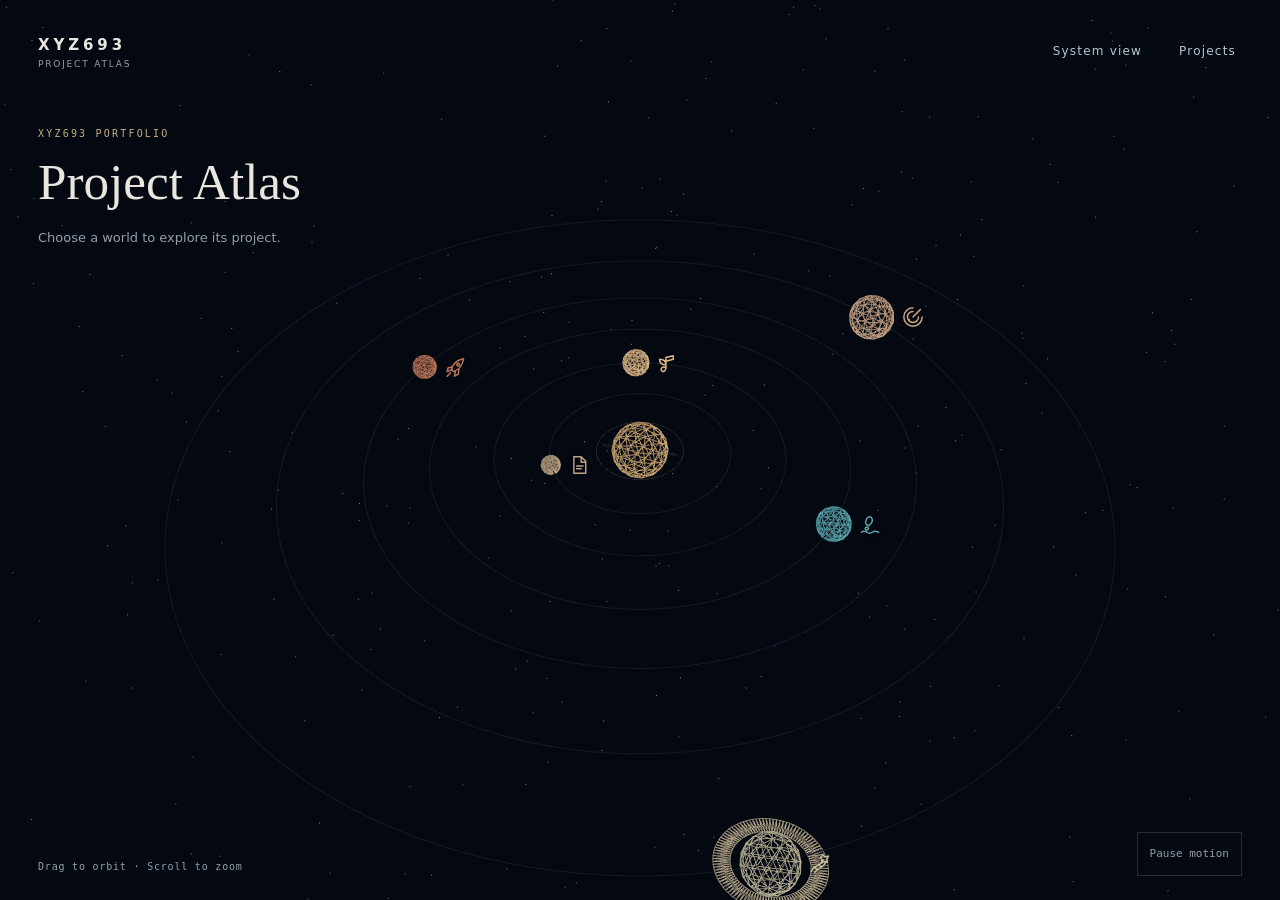
==== commit 7dba1e3d: "Keep planets selectable when the WebGL context is lost" ====
--- a/index.html
+++ b/index.html
@@ -26,8 +26,11 @@
 header button,footer button,.close{min-height:44px;min-width:44px}
 .directory-open #labels,.directory-open .intro{visibility:hidden}
 #panel h2{margin-right:36px}#panel .launch{margin:10px 0}
-.no-scene #labels,.no-scene #motion,.no-scene .hint{display:none}
-#browse{display:none}.no-scene:not(.selected):not(.directory-open) #browse{display:block;position:fixed;left:38px;top:320px;padding:10px 16px;background:#17202a;border:1px solid var(--line)}
+.no-scene #motion,.no-scene .hint,.no-scene #space canvas{display:none}
+#flat-sky{display:none;width:100%;height:100%;pointer-events:none}
+.no-scene #flat-sky{display:block}
+.no-scene #status{bottom:12px;pointer-events:none}
+.no-scene.selected #status{display:none}
 @media(max-width:680px){
  header{top:max(8px,env(safe-area-inset-top));left:16px;right:16px}
  .intro{top:78px;left:18px}.intro h1{font-size:30px;margin:4px 0}.intro p{margin:4px 0}
@@ -35,12 +38,11 @@
  #panel::before{content:"";display:block;width:34px;height:3px;border-radius:3px;background:#61707e;margin:0 auto 10px}
  #panel .preview-viewport{height:140px}#panel .preview-tools{margin-top:8px}
  body.selected footer,footer .hint{display:none}
- .no-scene:not(.selected):not(.directory-open) #browse{left:18px;top:185px}
 }
 </style></head><body>
-<div id="space" aria-label="Interactive planetary portfolio"></div>
+<div id="space" aria-label="Interactive planetary portfolio"><svg id="flat-sky" aria-hidden="true"></svg></div>
 <header><div class="brand">XYZ693<small>PROJECT ATLAS</small></div><nav><button id="home">System view</button><button id="index">Projects</button></nav></header>
-<div class="intro"><div class="eyebrow">XYZ693 portfolio</div><h1>Project Atlas</h1><p>Choose a world to explore its project.</p></div><button id="browse">Browse projects</button>
+<div class="intro"><div class="eyebrow">XYZ693 portfolio</div><h1>Project Atlas</h1><p>Choose a world to explore its project.</p></div>
 <nav id="labels" aria-label="Project marks"></nav><aside id="panel" hidden aria-label="Selected project"><button class="close" id="close" aria-label="Back to system">×</button><div id="category" class="eyebrow"></div><h2 id="title"></h2><p id="description"></p><a id="launch" class="launch" target="_blank" rel="noopener">Open project ↗</a><div class="preview-tools" role="group" aria-label="Webpage preview controls"><label for="previewSize">View</label><select id="previewSize"><option value="desktop">Desktop</option><option value="phone">Phone</option></select><button id="previewPause" aria-pressed="false">Pause preview</button><button id="previewRetry">Reload</button></div><p id="previewStatus" role="status">Choose a project to preview.</p><a id="previewLink"  class="page-preview" target="_blank" rel="noopener" aria-label="Open project from preview"><div class="preview-viewport"><iframe id="pagePreview" title="Selected webpage preview" sandbox="allow-scripts" tabindex="-1" loading="lazy" referrerpolicy="no-referrer"></iframe></div><span class="preview-caption">PROJECT PREVIEW <span>Open full page ↗</span></span></a></aside>
 <aside id="directory" hidden aria-label="Project index"><button class="close" id="indexClose" aria-label="Close projects">×</button><div class="eyebrow">Project Atlas</div><h2>Projects</h2><div id="entries"></div><a href="portfolio-index.html" style="font-size:12px">Search all projects ↗</a></aside>
 <div id="status" role="status"></div><footer><div class="hint">Drag to orbit · Scroll to zoom</div><button id="motion" aria-pressed="false">Pause motion</button></footer>
@@ -67,6 +69,7 @@
 function route(hash,replace=false){const url=location.pathname+location.search+hash;(replace?history.replaceState:history.pushState).call(history,{route:hash},'',url)}
 function markCurrent() {
   for (const body of projects) body.label.setAttribute('aria-current', String(body === selected));
+  if (document.body.classList.contains('no-scene')) drawFlatSky();
   $('home').textContent = selected ? 'Back to system' : 'System view';
 }
 function choose(id,focus=true,navigate=true){const p=projects.find(p=>p.id===id);if(!p)return;selected=p;lastFocus=focus?document.activeElement:lastFocus;document.body.classList.add('selected');document.body.classList.remove('directory-open');$('panel').hidden=false;$('directory').hidden=true;for(const [el,key]of [['title','title'],['description','description']])$(el).textContent=p[key];$('category').textContent=p.world+' · '+p.discipline; $('launch').textContent=p.action+' ↗'; $('launch').href=p.file;$('previewLink').href=p.file;$('previewLink').setAttribute('aria-label','Open '+p.title+' from preview');preview.show(p);markCurrent();if(navigate)route('#project/'+p.id);$('panel').scrollTop=0;if(focus)$('close').focus({preventScroll:true})}
@@ -96,13 +99,74 @@
   row.append(entry);
   $('entries').append(row);
 }
-$('browse').onclick = () => showDirectory();
+let frameId = 0;
+function drawFlatSky() {
+  const sky = $('flat-sky');
+  sky.replaceChildren();
+  const width = innerWidth;
+  const height = innerHeight;
+  const mobile = width <= 680;
+  const top = selected ? 64 : Math.min(210, height * .27);
+  const bottom = selected && mobile ? $('panel').getBoundingClientRect().top : height - 50;
+  const right = selected && !mobile ? $('panel').getBoundingClientRect().left : width;
+  const cx = right / 2;
+  const cy = (top + bottom) / 2;
+  sky.setAttribute('viewBox', '0 0 ' + width + ' ' + height);
+
+  function shape(tag, attributes) {
+    const element = document.createElementNS('http://www.w3.org/2000/svg', tag);
+    for (const [key, value] of Object.entries(attributes)) element.setAttribute(key, value);
+    sky.append(element);
+  }
+  function globe(x, y, radius, color) {
+    const ink = {fill:'none',stroke:color,'stroke-width':1};
+    shape('circle',{cx:x, cy:y, r:radius, ...ink});
+    shape('ellipse',{cx:x, cy:y, rx:radius*.44, ry:radius, ...ink});
+    shape('ellipse',{cx:x, cy:y, rx:radius, ry:radius*.32, ...ink});
+  }
+
+  for (const body of projects) body.label.style.display = 'none';
+  const bodies = projects.filter(inView);
+  if (!selected) globe(cx, cy, mobile ? 10 : 16, '#d5ad74');
+  bodies.forEach((body, index) => {
+    const focus = body === selected;
+    const fraction = .57 + .4 * (index+1) / bodies.length;
+    const rx = Math.max(20, (cx-46) * fraction);
+    const ry = Math.max(20, ((bottom-top)/2-25) * fraction);
+    const angle = -Math.PI/2 + index * 2*Math.PI / bodies.length;
+    const x = focus ? cx : cx + rx*Math.cos(angle);
+    const y = focus ? cy : cy + ry*Math.sin(angle);
+    const radius = focus ? 26 : 4 + body.radius * 2;
+    if (!focus) shape('ellipse',{cx,cy,rx,ry,fill:'none',stroke:'#283a4c','stroke-width':.8});
+    globe(x,y,radius,body.color);
+    body.label.style.setProperty('--d', 2*radius + 'px');
+    body.label.style.left = x + 'px';
+    body.label.style.top = y + 'px';
+    body.label.style.display = 'flex';
+  });
+}
 function fallback() {
+  cancelAnimationFrame(frameId);
   document.body.classList.add('no-scene');
-  $('status').textContent = 'Sky view unavailable on this device.';
-}
+  $('status').textContent = 'Orbit map · Select a world';
+  drawFlatSky();
+}
+addEventListener('resize', () => {
+  if (document.body.classList.contains('no-scene')) drawFlatSky();
+});
 try{if(!window.THREE)throw Error('Three.js unavailable');
-const scene=new THREE.Scene(),camera=new THREE.PerspectiveCamera(43,innerWidth/innerHeight,.1,700),renderer=new THREE.WebGLRenderer({antialias:true,alpha:true});renderer.setPixelRatio(Math.min(devicePixelRatio,1.7));renderer.setSize(innerWidth,innerHeight);renderer.outputColorSpace=THREE.SRGBColorSpace;$('space').append(renderer.domElement);renderer.domElement.addEventListener('webglcontextlost',e=>{e.preventDefault();fallback()});
+const scene=new THREE.Scene(),camera=new THREE.PerspectiveCamera(43,innerWidth/innerHeight,.1,700),renderer=new THREE.WebGLRenderer({antialias:true,alpha:true});renderer.setPixelRatio(Math.min(devicePixelRatio,1.7));renderer.setSize(innerWidth,innerHeight);renderer.outputColorSpace=THREE.SRGBColorSpace;$('space').append(renderer.domElement);renderer.domElement.addEventListener('webglcontextlost', event => {
+  event.preventDefault();
+  fallback();
+});
+renderer.domElement.addEventListener('webglcontextrestored', () => {
+  cancelAnimationFrame(frameId);
+  document.body.classList.remove('no-scene');
+  $('status').textContent = '';
+  last = performance.now();
+  ready = false;
+  frameId = requestAnimationFrame(animate);
+});
 scene.add(new THREE.AmbientLight(0x94adc6,1.25));scene.add(new THREE.PointLight(0xffdcc0,100,200,1));
 function rand(seed){return()=>{seed=(seed*1664525+1013904223)>>>0;return seed/4294967296}}const random=rand(693);
 const sun=new THREE.Mesh(new THREE.IcosahedronGeometry(3.1,2),new THREE.MeshBasicMaterial({color:0xd5ad74,wireframe:true,transparent:true,opacity:.6}));scene.add(sun);
@@ -113,7 +177,7 @@
 let azimuth=.25,elevation=.72,distance=126,drag=null,moved=false;const target=new THREE.Vector3(),wantTarget=new THREE.Vector3(),wantCamera=new THREE.Vector3(),ray=new THREE.Raycaster(),pointer=new THREE.Vector2(),world=new THREE.Vector3(),depthVector=new THREE.Vector3();
 renderer.domElement.addEventListener('pointerdown',e=>{drag={x:e.clientX,y:e.clientY,startX:e.clientX,startY:e.clientY};moved=false;renderer.domElement.setPointerCapture(e.pointerId)});renderer.domElement.addEventListener('pointermove',e=>{if(!drag)return;const dx=e.clientX-drag.x,dy=e.clientY-drag.y;if(Math.hypot(e.clientX-drag.startX,e.clientY-drag.startY)>5)moved=true;azimuth-=dx*.006;elevation=Math.max(.16,Math.min(1.4,elevation+dy*.004));drag.x=e.clientX;drag.y=e.clientY});renderer.domElement.addEventListener('pointerup',e=>{if(!moved&&drag){pointer.set(e.clientX/innerWidth*2-1,-e.clientY/innerHeight*2+1);ray.setFromCamera(pointer,camera);const hits=ray.intersectObjects(projects.filter(inView).map(p=>p.mesh),false);if(hits.length)choose(hits[0].object.userData.id)}drag=null});renderer.domElement.addEventListener('pointercancel',()=>drag=null);renderer.domElement.addEventListener('wheel',e=>{e.preventDefault();distance=Math.max(65,Math.min(220,distance+e.deltaY*.07))},{passive:false});
 addEventListener('resize',()=>{camera.aspect=innerWidth/innerHeight;camera.updateProjectionMatrix();renderer.setSize(innerWidth,innerHeight)});
-let last=performance.now(),ready=false;function animate(now){requestAnimationFrame(animate);const dt=Math.min((now-last)/1000,.05);last=now;ordered.forEach((p,i) => {
+let last=performance.now(),ready=false;function animate(now){try {const dt=Math.min((now-last)/1000,.05);last=now;ordered.forEach((p,i) => {
   if (!paused && !selected) p.phase += dt * .025 / (1 + i * .35);
   p.mesh.position.set(Math.cos(p.phase)*p.orbit,0,Math.sin(p.phase)*p.orbit);
   if (p.parent) {
@@ -138,7 +202,13 @@
   p.label.style.left = ((world.x+1)*innerWidth/2) + 'px';
   p.label.style.top = ((1-world.y)*innerHeight/2) + 'px';
 }
-renderer.render(scene,camera)}requestAnimationFrame(animate);
+renderer.render(scene,camera);
+frameId = requestAnimationFrame(animate);
+} catch (error) {
+  console.error(error);
+  fallback();
+}}
+frameId = requestAnimationFrame(animate);
 }catch(e){console.error(e);fallback()}
 applyRoute(false);history.replaceState({route:location.hash||'#overview'},'',location.pathname+location.search+(location.hash||'#overview'));
 </script></body></html>
